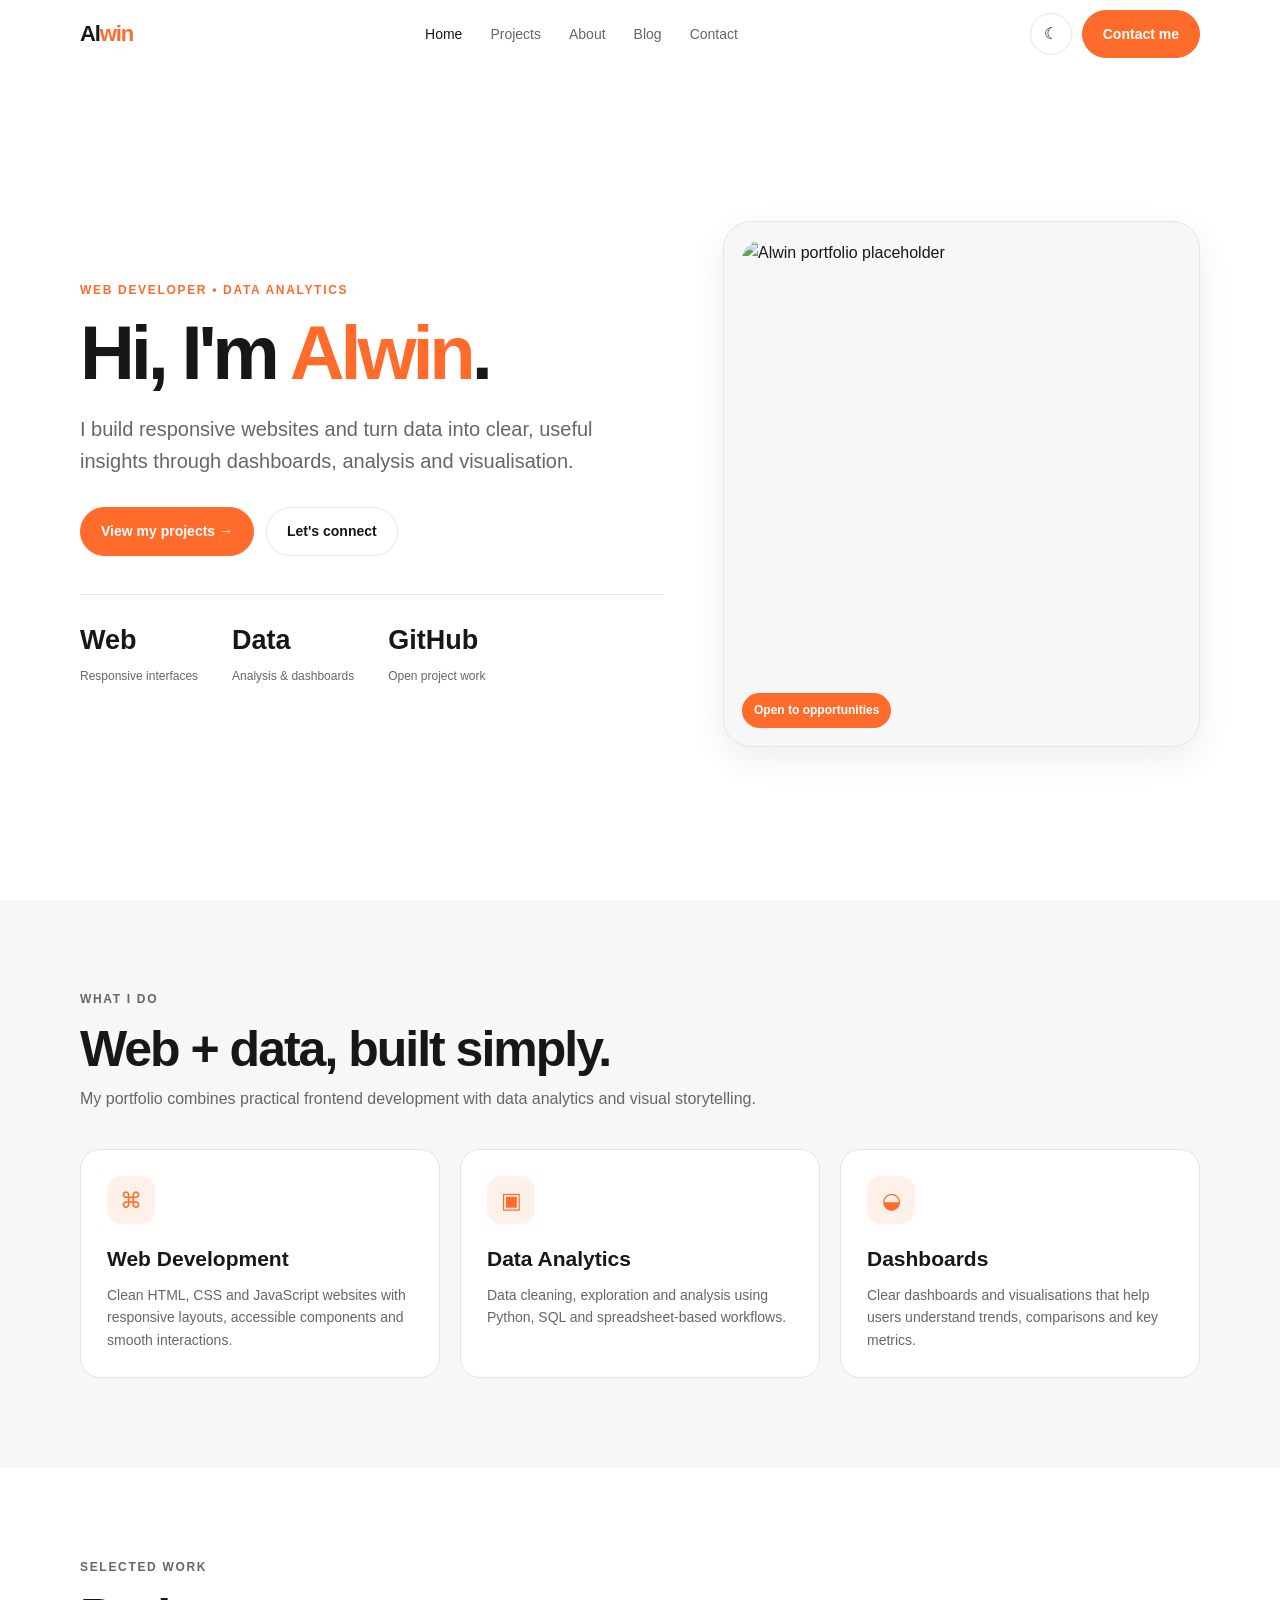
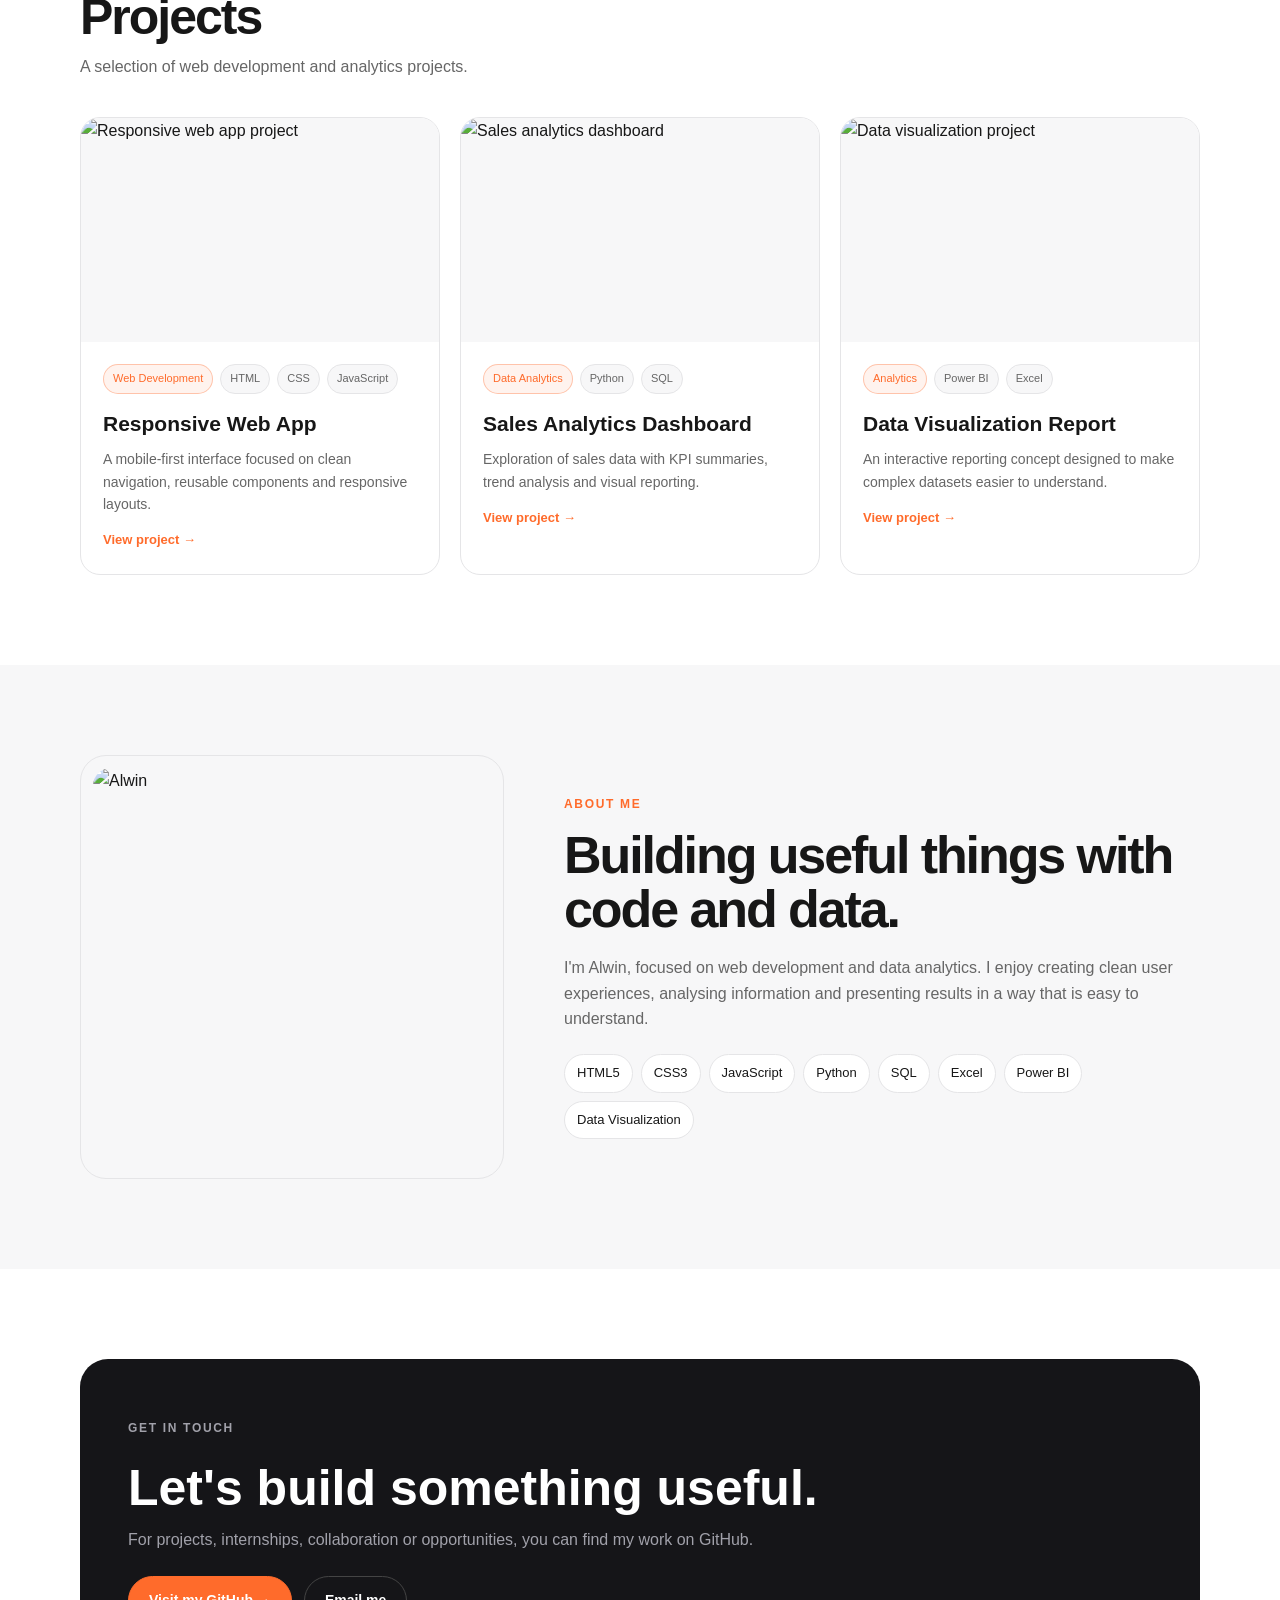
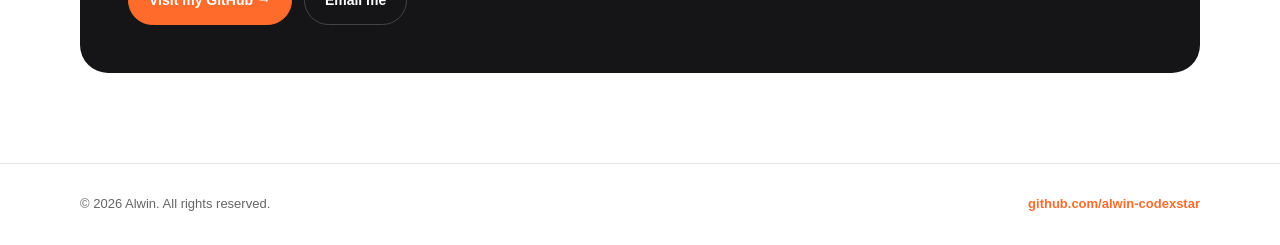
==== index.html @ bc371448 "Fix HTML formatting issues in index.html" ====
<!doctype html><html lang="en"><head><meta charset="utf-8"><meta name="viewport" content="width=device-width,initial-scale=1"><meta name="description" content="Alwin — Web Developer and Data Analytics portfolio"><title>Alwin — Web Developer & Data Analytics</title><link rel="stylesheet" href="style.css"></head><body><div class="progress"></div><a class="skip" href="#main">Skip to content</a><header class="site-header"><div class="container nav"><a class="brand" href="index.html">Al<span>win</span></a><nav><ul class="nav-links"><li><a class="active" href="index.html">Home</a></li><li><a href="projects.html">Projects</a></li><li><a href="index.html#about">About</a></li><li><a href="blog.html">Blog</a></li><li><a href="index.html#contact">Contact</a></li></ul></nav><div class="nav-actions"><button class="icon-btn" data-theme-toggle aria-label="Switch theme">☾</button><a class="btn btn-primary" href="#contact">Contact me</a><button class="menu-btn" data-menu-toggle aria-expanded="false" aria-label="Open menu">☰</button></div></div><div class="mobile-nav"><div class="container"><a href="index.html">Home</a><a href="projects.html">Projects</a><a href="#about">About</a><a href="blog.html">Blog</a><a href="#contact">Contact</a></div></div></header><main id="main"><section class="hero"><div class="container hero-grid"><div><p class="eyebrow reveal">Web Developer • Data Analytics</p><h1 class="reveal">Hi, I'm <span class="accent">Alwin</span>.</h1><p class="lead reveal">I build responsive websites and turn data into clear, useful insights through dashboards, analysis and visualisation.</p><div class="actions reveal"><a class="btn btn-primary" href="projects.html">View my projects →</a><a class="btn btn-secondary" href="#contact">Let's connect</a></div><div class="stats reveal"><div class="stat"><strong>Web</strong><span>Responsive interfaces</span></div><div class="stat"><strong>Data</strong><span>Analysis & dashboards</span></div><div class="stat"><strong>GitHub</strong><span>Open project work</span></div></div></div><div class="hero-card reveal"><img src="https://raw.githubusercontent.com/alwin-codexstar/portfolio-of-alwin/refs/heads/main/Alwin%20portfolio%20placeholder.png" alt="Alwin portfolio placeholder"><span class="badge">Open to opportunities</span></div></div></section><section id="services" class="surface"><div class="container"><div class="section-head"><p class="eyebrow">What I do</p><h2>Web + data, built simply.</h2><p>My portfolio combines practical frontend development with data analytics and visual storytelling.</p></div><div class="grid-3"><article class="card reveal"><div class="icon">⌘</div><h3>Web Development</h3><p>Clean HTML, CSS and JavaScript websites with responsive layouts, accessible components and smooth interactions.</p></article><article class="card reveal"><div class="icon">▣</div><h3>Data Analytics</h3><p>Data cleaning, exploration and analysis using Python, SQL and spreadsheet-based workflows.</p></article><article class="card reveal"><div class="icon">◒</div><h3>Dashboards</h3><p>Clear dashboards and visualisations that help users understand trends, comparisons and key metrics.</p></article></div></div></section><section id="work"><div class="container"><div class="section-head"><p class="eyebrow">Selected work</p><h2>Projects</h2><p>A selection of web development and analytics projects.</p></div><div class="grid-3"><article class="card project reveal"><img src="https://placehold.co/900x560/151518/ffffff?text=Responsive+Web+App" alt="Responsive web app project"><div class="project-body"><div class="tags"><span class="tag accent-tag">Web Development</span><span class="tag">HTML</span><span class="tag">CSS</span><span class="tag">JavaScript</span></div><h3>Responsive Web App</h3><p>A mobile-first interface focused on clean navigation, reusable components and responsive layouts.</p><a class="more" href="projects.html">View project →</a></div></article><article class="card project reveal"><img src="https://placehold.co/900x560/eeeeee/222222?text=Sales+Dashboard" alt="Sales analytics dashboard"><div class="project-body"><div class="tags"><span class="tag accent-tag">Data Analytics</span><span class="tag">Python</span><span class="tag">SQL</span></div><h3>Sales Analytics Dashboard</h3><p>Exploration of sales data with KPI summaries, trend analysis and visual reporting.</p><a class="more" href="projects.html">View project →</a></div></article><article class="card project reveal"><img src="https://placehold.co/900x560/151518/ffffff?text=Data+Visualization" alt="Data visualization project"><div class="project-body"><div class="tags"><span class="tag accent-tag">Analytics</span><span class="tag">Power BI</span><span class="tag">Excel</span></div><h3>Data Visualization Report</h3><p>An interactive reporting concept designed to make complex datasets easier to understand.</p><a class="more" href="projects.html">View project →</a></div></article></div></div></section><section id="about" class="surface"><div class="container about-grid"><div class="about-image reveal"><img src="https://placehold.co/700x700/eeeeee/333333?text=Alwin" alt="Alwin"></div><div><p class="eyebrow reveal">About me</p><h2 class="reveal" style="font-size:clamp(34px,5vw,52px);line-height:1.05;letter-spacing:-.04em">Building useful things with code and data.</h2><p class="reveal" style="color:var(--muted);margin-top:18px">I'm Alwin, focused on web development and data analytics. I enjoy creating clean user experiences, analysing information and presenting results in a way that is easy to understand.</p><div class="skills reveal"><span class="skill">HTML5</span><span class="skill">CSS3</span><span class="skill">JavaScript</span><span class="skill">Python</span><span class="skill">SQL</span><span class="skill">Excel</span><span class="skill">Power BI</span><span class="skill">Data Visualization</span></div></div></div></section><section id="contact"><div class="container"><div class="cta reveal"><p class="eyebrow">Get in touch</p><h2 style="font-size:clamp(32px,5vw,50px);line-height:1.05">Let's build something useful.</h2><p>For projects, internships, collaboration or opportunities, you can find my work on GitHub.</p><div class="actions"><a class="btn btn-primary" href="https://github.com/alwin-codexstar" target="_blank" rel="noopener">Visit my GitHub →</a><a class="btn btn-secondary" href="mailto:hello@example.com">Email me</a></div></div></div></section></main><footer class="footer"><div class="container footer-row"><span>© <span data-year></span> Alwin. All rights reserved.</span><a class="github" href="https://github.com/alwin-codexstar" target="_blank" rel="noopener">github.com/alwin-codexstar</a></div></footer><script src="script.js"></script></body></html>
---- style.css ----
:root{--bg:#fff;--surface:#f7f7f8;--surface2:#fff;--text:#171717;--muted:#666;--border:#e5e5e7;--accent:#ff6b2b;--accent2:#e85a1d;--header:rgba(255,255,255,.88);--shadow:0 12px 35px rgba(0,0,0,.07)}
[data-theme="dark"]{--bg:#0b0b0d;--surface:#141416;--surface2:#18181b;--text:#f5f5f5;--muted:#a1a1aa;--border:#29292d;--accent:#ff7a3d;--accent2:#ff925f;--header:rgba(11,11,13,.88);--shadow:0 12px 35px rgba(0,0,0,.3)}
*{box-sizing:border-box;margin:0;padding:0}html{scroll-behavior:smooth;scroll-padding-top:80px}body{font-family:Arial,Helvetica,sans-serif;background:var(--bg);color:var(--text);line-height:1.6;transition:background .25s,color .25s;overflow-x:hidden}a{color:inherit;text-decoration:none}img{max-width:100%;display:block}button,input,textarea{font:inherit}button{cursor:pointer}.container{width:min(1120px,calc(100% - 32px));margin:auto}.skip{position:absolute;left:-9999px}.skip:focus{left:16px;top:16px;z-index:999;background:var(--bg);padding:10px 14px;border-radius:8px}.site-header{position:fixed;top:0;left:0;right:0;z-index:100;background:var(--header);backdrop-filter:blur(14px);border-bottom:1px solid transparent}.site-header.scrolled{border-color:var(--border);box-shadow:0 5px 20px rgba(0,0,0,.04)}.nav{height:68px;display:flex;align-items:center;justify-content:space-between;gap:20px}.brand{font-size:22px;font-weight:800;letter-spacing:-.05em}.brand span,.accent{color:var(--accent)}.nav-links{display:flex;gap:28px;align-items:center;list-style:none;font-size:14px;color:var(--muted)}.nav-links a:hover,.nav-links a.active{color:var(--text)}.nav-actions{display:flex;align-items:center;gap:10px}.icon-btn,.menu-btn{width:42px;height:42px;border:1px solid var(--border);background:var(--surface2);color:var(--text);border-radius:50%;display:grid;place-items:center}.icon-btn:hover,.menu-btn:hover{border-color:var(--accent);color:var(--accent)}.menu-btn{display:none}.theme-icon{font-size:18px}.btn{display:inline-flex;align-items:center;justify-content:center;gap:8px;padding:12px 20px;border-radius:999px;border:1px solid var(--border);font-weight:700;font-size:14px;transition:.2s}.btn-primary{background:var(--accent);color:#fff;border-color:var(--accent)}.btn-primary:hover{background:var(--accent2);transform:translateY(-1px)}.btn-secondary:hover{border-color:var(--accent);color:var(--accent)}.mobile-nav{display:none;border-top:1px solid var(--border);background:var(--bg);padding:14px 16px}.mobile-nav.open{display:block}.mobile-nav a{display:block;padding:12px 4px;color:var(--muted)}.mobile-nav a:hover{color:var(--accent)}main{padding-top:68px}.hero{min-height:calc(100vh - 68px);display:grid;place-items:center;padding:72px 0;position:relative}.hero-grid{display:grid;grid-template-columns:1.1fr .9fr;gap:60px;align-items:center}.eyebrow{text-transform:uppercase;letter-spacing:.14em;font-size:12px;font-weight:800;color:var(--accent);margin-bottom:14px}.hero h1{font-size:clamp(42px,7vw,76px);line-height:1.02;letter-spacing:-.055em;margin-bottom:22px}.hero p.lead{font-size:clamp(17px,2vw,20px);color:var(--muted);max-width:650px;margin-bottom:30px}.actions{display:flex;flex-wrap:wrap;gap:12px}.stats{display:flex;gap:34px;flex-wrap:wrap;margin-top:38px;padding-top:24px;border-top:1px solid var(--border)}.stat strong{display:block;font-size:27px}.stat span{font-size:12px;color:var(--muted)}.hero-card{background:var(--surface);border:1px solid var(--border);border-radius:28px;padding:18px;box-shadow:var(--shadow)}.hero-card img{width:100%;aspect-ratio:1/1;object-fit:cover;border-radius:20px}.hero-card .badge{margin-top:14px;display:inline-flex;padding:8px 12px;border-radius:999px;background:var(--accent);color:#fff;font-size:12px;font-weight:700}section{padding:90px 0}.section-head{margin-bottom:38px}.section-head h2{font-size:clamp(32px,5vw,50px);line-height:1.05;letter-spacing:-.04em;margin-bottom:10px}.section-head p{color:var(--muted);max-width:680px}.surface{background:var(--surface)}.grid-3{display:grid;grid-template-columns:repeat(3,1fr);gap:20px}.grid-2{display:grid;grid-template-columns:repeat(2,1fr);gap:20px}.card{background:var(--surface2);border:1px solid var(--border);border-radius:20px;padding:26px;transition:.25s}.card:hover{transform:translateY(-4px);border-color:var(--accent);box-shadow:var(--shadow)}.icon{width:48px;height:48px;border-radius:14px;display:grid;place-items:center;background:rgba(255,107,43,.1);color:var(--accent);font-size:22px;margin-bottom:18px}.card h3{font-size:21px;margin-bottom:8px}.card p{color:var(--muted);font-size:14px}.project{overflow:hidden;padding:0}.project img{width:100%;aspect-ratio:16/10;object-fit:cover;background:var(--surface)}.project-body{padding:22px}.tags{display:flex;flex-wrap:wrap;gap:7px;margin-bottom:13px}.tag{font-size:11px;padding:5px 9px;border-radius:999px;background:var(--surface);border:1px solid var(--border);color:var(--muted)}.tag.accent-tag{color:var(--accent);border-color:rgba(255,107,43,.35);background:rgba(255,107,43,.08)}.project h3{margin-bottom:8px}.project a.more{display:inline-block;margin-top:15px;color:var(--accent);font-size:13px;font-weight:700}.about-grid{display:grid;grid-template-columns:.8fr 1.2fr;gap:60px;align-items:center}.about-image{border-radius:26px;border:1px solid var(--border);background:var(--surface);padding:12px}.about-image img{border-radius:18px;aspect-ratio:1;object-fit:cover}.skills{display:flex;flex-wrap:wrap;gap:8px;margin-top:22px}.skill{padding:8px 12px;border:1px solid var(--border);border-radius:999px;font-size:13px;background:var(--surface2)}.cta{background:#151518;color:#fff;border-radius:28px;padding:48px}.cta p{color:#a1a1aa;max-width:650px;margin:12px 0 24px}.cta .btn-secondary{border-color:#444;color:#fff}.form{display:grid;gap:14px}.field{display:grid;gap:7px}.field label{font-size:12px;color:var(--muted);font-weight:700}.field input,.field textarea{width:100%;padding:13px 14px;border:1px solid var(--border);border-radius:12px;background:var(--surface2);color:var(--text);outline:none}.field input:focus,.field textarea:focus{border-color:var(--accent)}.footer{border-top:1px solid var(--border);padding:30px 0;color:var(--muted);font-size:13px}.footer-row{display:flex;justify-content:space-between;gap:20px;flex-wrap:wrap}.github{color:var(--accent);font-weight:700}.page-hero{padding:85px 0 55px}.page-hero h1{font-size:clamp(40px,6vw,64px);letter-spacing:-.05em;line-height:1.05}.page-hero p{color:var(--muted);max-width:680px;margin-top:12px}.filters{display:flex;flex-wrap:wrap;gap:8px;margin-top:25px}.filter{border:1px solid var(--border);background:var(--surface2);color:var(--muted);padding:9px 14px;border-radius:999px}.filter.active,.filter:hover{background:var(--accent);border-color:var(--accent);color:#fff}.article{max-width:800px;margin:auto}.article-meta{color:var(--muted);font-size:13px;margin:14px 0 30px}.article h2{font-size:28px;margin:38px 0 12px}.article p,.article li{color:var(--muted);margin-bottom:16px}.article ul{padding-left:20px}.code{background:#111;color:#eee;padding:20px;border-radius:14px;overflow:auto;margin:20px 0}.progress{position:fixed;top:0;left:0;height:3px;background:var(--accent);z-index:999;width:0}.reveal{opacity:0;transform:translateY(18px);transition:.55s}.reveal.visible{opacity:1;transform:none}.notice{padding:14px 16px;background:rgba(255,107,43,.08);border:1px solid rgba(255,107,43,.25);border-radius:12px;color:var(--muted);margin-bottom:22px}
@media(max-width:900px){.nav-links{display:none}.menu-btn{display:grid}.hero-grid,.about-grid{grid-template-columns:1fr;gap:38px}.hero{padding:58px 0}.hero-card{max-width:520px;margin:auto}.grid-3{grid-template-columns:repeat(2,1fr)}.cta{padding:34px}}
@media(max-width:620px){.container{width:min(100% - 24px,1120px)}.nav{height:62px}.site-header{background:var(--bg)}main{padding-top:62px}.hero{min-height:auto;padding:62px 0 72px}.hero h1{font-size:clamp(40px,14vw,58px)}.hero p.lead{font-size:16px}.actions .btn{width:100%}.stats{gap:22px}.grid-3,.grid-2{grid-template-columns:1fr}section{padding:68px 0}.section-head{margin-bottom:28px}.card{padding:22px}.page-hero{padding:62px 0 40px}.page-hero h1{font-size:42px}.cta{padding:28px 22px;border-radius:20px}.footer-row{flex-direction:column}.nav-actions{gap:7px}.nav-actions .btn{display:none}.icon-btn,.menu-btn{width:40px;height:40px}.article h2{font-size:24px}.project img{aspect-ratio:16/10}}
@media(prefers-reduced-motion:reduce){html{scroll-behavior:auto}*,*::before,*::after{transition:none!important;animation:none!important}.reveal{opacity:1;transform:none}}
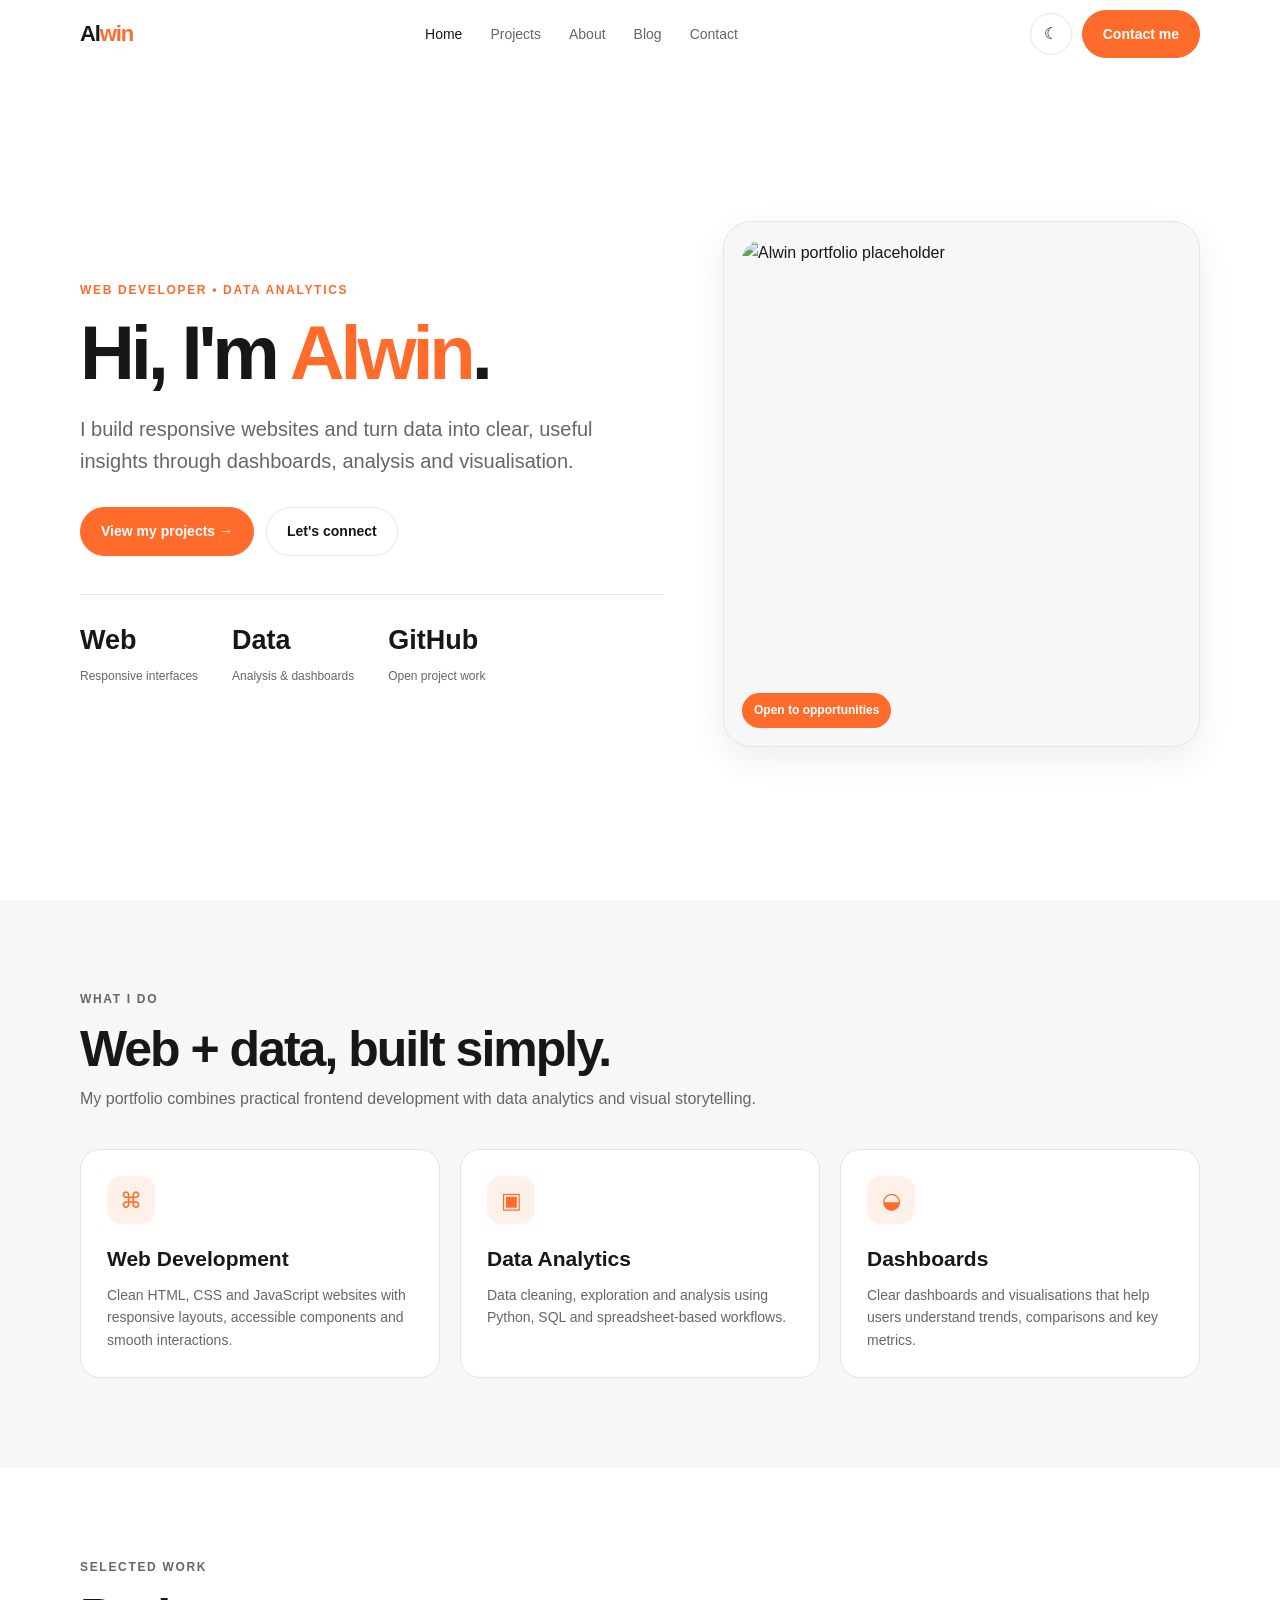
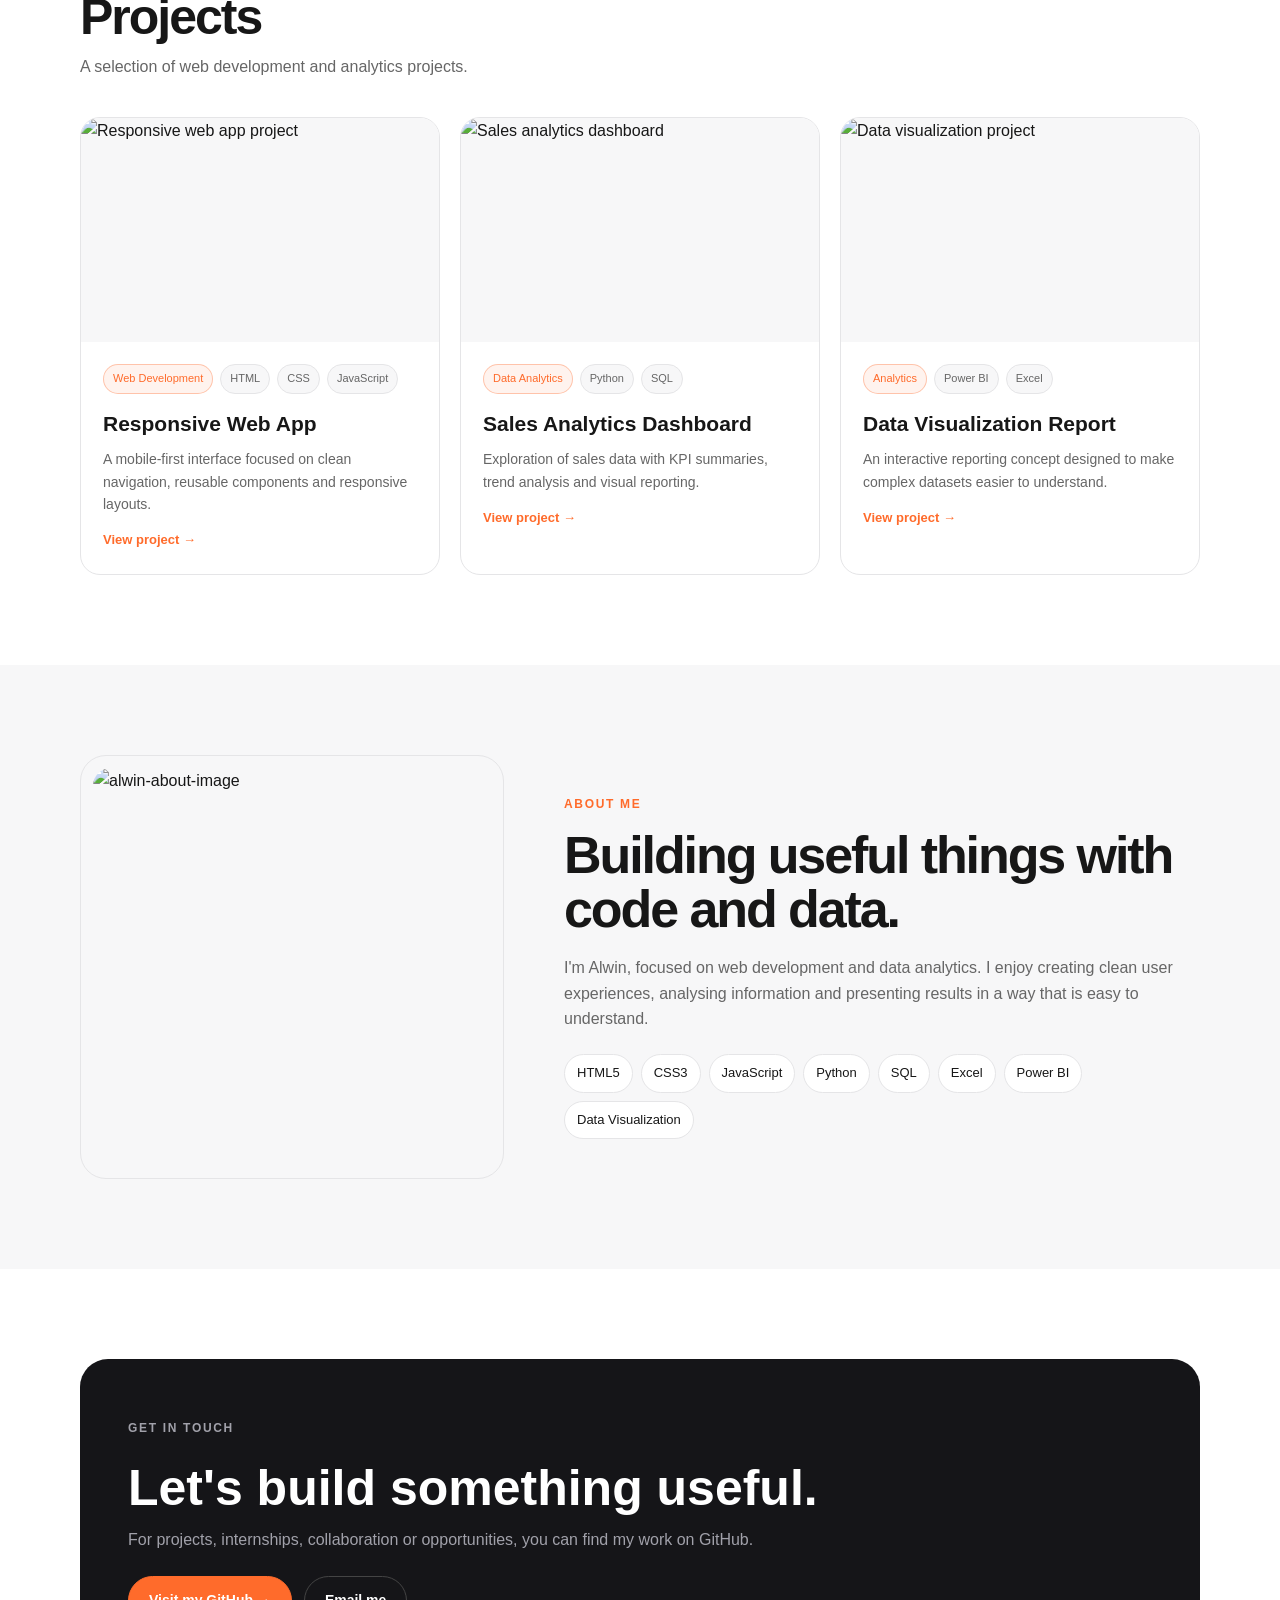
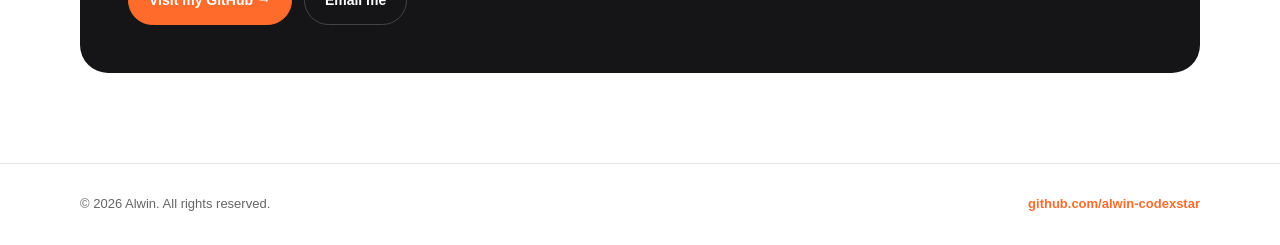
==== commit 1dfb9219: "Fix HTML encoding issues in index.html" ====
--- a/index.html
+++ b/index.html
@@ -1 +1 @@
-<!doctype html><html lang="en"><head><meta charset="utf-8"><meta name="viewport" content="width=device-width,initial-scale=1"><meta name="description" content="Alwin — Web Developer and Data Analytics portfolio"><title>Alwin — Web Developer & Data Analytics</title><link rel="stylesheet" href="style.css"></head><body><div class="progress"></div><a class="skip" href="#main">Skip to content</a><header class="site-header"><div class="container nav"><a class="brand" href="index.html">Al<span>win</span></a><nav><ul class="nav-links"><li><a class="active" href="index.html">Home</a></li><li><a href="projects.html">Projects</a></li><li><a href="index.html#about">About</a></li><li><a href="blog.html">Blog</a></li><li><a href="index.html#contact">Contact</a></li></ul></nav><div class="nav-actions"><button class="icon-btn" data-theme-toggle aria-label="Switch theme">☾</button><a class="btn btn-primary" href="#contact">Contact me</a><button class="menu-btn" data-menu-toggle aria-expanded="false" aria-label="Open menu">☰</button></div></div><div class="mobile-nav"><div class="container"><a href="index.html">Home</a><a href="projects.html">Projects</a><a href="#about">About</a><a href="blog.html">Blog</a><a href="#contact">Contact</a></div></div></header><main id="main"><section class="hero"><div class="container hero-grid"><div><p class="eyebrow reveal">Web Developer • Data Analytics</p><h1 class="reveal">Hi, I'm <span class="accent">Alwin</span>.</h1><p class="lead reveal">I build responsive websites and turn data into clear, useful insights through dashboards, analysis and visualisation.</p><div class="actions reveal"><a class="btn btn-primary" href="projects.html">View my projects →</a><a class="btn btn-secondary" href="#contact">Let's connect</a></div><div class="stats reveal"><div class="stat"><strong>Web</strong><span>Responsive interfaces</span></div><div class="stat"><strong>Data</strong><span>Analysis & dashboards</span></div><div class="stat"><strong>GitHub</strong><span>Open project work</span></div></div></div><div class="hero-card reveal"><img src="https://raw.githubusercontent.com/alwin-codexstar/portfolio-of-alwin/refs/heads/main/Alwin%20portfolio%20placeholder.png" alt="Alwin portfolio placeholder"><span class="badge">Open to opportunities</span></div></div></section><section id="services" class="surface"><div class="container"><div class="section-head"><p class="eyebrow">What I do</p><h2>Web + data, built simply.</h2><p>My portfolio combines practical frontend development with data analytics and visual storytelling.</p></div><div class="grid-3"><article class="card reveal"><div class="icon">⌘</div><h3>Web Development</h3><p>Clean HTML, CSS and JavaScript websites with responsive layouts, accessible components and smooth interactions.</p></article><article class="card reveal"><div class="icon">▣</div><h3>Data Analytics</h3><p>Data cleaning, exploration and analysis using Python, SQL and spreadsheet-based workflows.</p></article><article class="card reveal"><div class="icon">◒</div><h3>Dashboards</h3><p>Clear dashboards and visualisations that help users understand trends, comparisons and key metrics.</p></article></div></div></section><section id="work"><div class="container"><div class="section-head"><p class="eyebrow">Selected work</p><h2>Projects</h2><p>A selection of web development and analytics projects.</p></div><div class="grid-3"><article class="card project reveal"><img src="https://placehold.co/900x560/151518/ffffff?text=Responsive+Web+App" alt="Responsive web app project"><div class="project-body"><div class="tags"><span class="tag accent-tag">Web Development</span><span class="tag">HTML</span><span class="tag">CSS</span><span class="tag">JavaScript</span></div><h3>Responsive Web App</h3><p>A mobile-first interface focused on clean navigation, reusable components and responsive layouts.</p><a class="more" href="projects.html">View project →</a></div></article><article class="card project reveal"><img src="https://placehold.co/900x560/eeeeee/222222?text=Sales+Dashboard" alt="Sales analytics dashboard"><div class="project-body"><div class="tags"><span class="tag accent-tag">Data Analytics</span><span class="tag">Python</span><span class="tag">SQL</span></div><h3>Sales Analytics Dashboard</h3><p>Exploration of sales data with KPI summaries, trend analysis and visual reporting.</p><a class="more" href="projects.html">View project →</a></div></article><article class="card project reveal"><img src="https://placehold.co/900x560/151518/ffffff?text=Data+Visualization" alt="Data visualization project"><div class="project-body"><div class="tags"><span class="tag accent-tag">Analytics</span><span class="tag">Power BI</span><span class="tag">Excel</span></div><h3>Data Visualization Report</h3><p>An interactive reporting concept designed to make complex datasets easier to understand.</p><a class="more" href="projects.html">View project →</a></div></article></div></div></section><section id="about" class="surface"><div class="container about-grid"><div class="about-image reveal"><img src="https://placehold.co/700x700/eeeeee/333333?text=Alwin" alt="Alwin"></div><div><p class="eyebrow reveal">About me</p><h2 class="reveal" style="font-size:clamp(34px,5vw,52px);line-height:1.05;letter-spacing:-.04em">Building useful things with code and data.</h2><p class="reveal" style="color:var(--muted);margin-top:18px">I'm Alwin, focused on web development and data analytics. I enjoy creating clean user experiences, analysing information and presenting results in a way that is easy to understand.</p><div class="skills reveal"><span class="skill">HTML5</span><span class="skill">CSS3</span><span class="skill">JavaScript</span><span class="skill">Python</span><span class="skill">SQL</span><span class="skill">Excel</span><span class="skill">Power BI</span><span class="skill">Data Visualization</span></div></div></div></section><section id="contact"><div class="container"><div class="cta reveal"><p class="eyebrow">Get in touch</p><h2 style="font-size:clamp(32px,5vw,50px);line-height:1.05">Let's build something useful.</h2><p>For projects, internships, collaboration or opportunities, you can find my work on GitHub.</p><div class="actions"><a class="btn btn-primary" href="https://github.com/alwin-codexstar" target="_blank" rel="noopener">Visit my GitHub →</a><a class="btn btn-secondary" href="mailto:hello@example.com">Email me</a></div></div></div></section></main><footer class="footer"><div class="container footer-row"><span>© <span data-year></span> Alwin. All rights reserved.</span><a class="github" href="https://github.com/alwin-codexstar" target="_blank" rel="noopener">github.com/alwin-codexstar</a></div></footer><script src="script.js"></script></body></html>
+<!doctype html><html lang="en"><head><meta charset="utf-8"><meta name="viewport" content="width=device-width,initial-scale=1"><meta name="description" content="Alwin — Web Developer and Data Analytics portfolio"><title>Alwin — Web Developer & Data Analytics</title><link rel="stylesheet" href="style.css"></head><body><div class="progress"></div><a class="skip" href="#main">Skip to content</a><header class="site-header"><div class="container nav"><a class="brand" href="index.html">Al<span>win</span></a><nav><ul class="nav-links"><li><a class="active" href="index.html">Home</a></li><li><a href="projects.html">Projects</a></li><li><a href="index.html#about">About</a></li><li><a href="blog.html">Blog</a></li><li><a href="index.html#contact">Contact</a></li></ul></nav><div class="nav-actions"><button class="icon-btn" data-theme-toggle aria-label="Switch theme">☾</button><a class="btn btn-primary" href="#contact">Contact me</a><button class="menu-btn" data-menu-toggle aria-expanded="false" aria-label="Open menu">☰</button></div></div><div class="mobile-nav"><div class="container"><a href="index.html">Home</a><a href="projects.html">Projects</a><a href="#about">About</a><a href="blog.html">Blog</a><a href="#contact">Contact</a></div></div></header><main id="main"><section class="hero"><div class="container hero-grid"><div><p class="eyebrow reveal">Web Developer • Data Analytics</p><h1 class="reveal">Hi, I'm <span class="accent">Alwin</span>.</h1><p class="lead reveal">I build responsive websites and turn data into clear, useful insights through dashboards, analysis and visualisation.</p><div class="actions reveal"><a class="btn btn-primary" href="projects.html">View my projects →</a><a class="btn btn-secondary" href="#contact">Let's connect</a></div><div class="stats reveal"><div class="stat"><strong>Web</strong><span>Responsive interfaces</span></div><div class="stat"><strong>Data</strong><span>Analysis & dashboards</span></div><div class="stat"><strong>GitHub</strong><span>Open project work</span></div></div></div><div class="hero-card reveal"><img src="https://raw.githubusercontent.com/alwin-codexstar/portfolio-of-alwin/refs/heads/main/Alwin%20portfolio%20placeholder.png" alt="Alwin portfolio placeholder"><span class="badge">Open to opportunities</span></div></div></section><section id="services" class="surface"><div class="container"><div class="section-head"><p class="eyebrow">What I do</p><h2>Web + data, built simply.</h2><p>My portfolio combines practical frontend development with data analytics and visual storytelling.</p></div><div class="grid-3"><article class="card reveal"><div class="icon">⌘</div><h3>Web Development</h3><p>Clean HTML, CSS and JavaScript websites with responsive layouts, accessible components and smooth interactions.</p></article><article class="card reveal"><div class="icon">▣</div><h3>Data Analytics</h3><p>Data cleaning, exploration and analysis using Python, SQL and spreadsheet-based workflows.</p></article><article class="card reveal"><div class="icon">◒</div><h3>Dashboards</h3><p>Clear dashboards and visualisations that help users understand trends, comparisons and key metrics.</p></article></div></div></section><section id="work"><div class="container"><div class="section-head"><p class="eyebrow">Selected work</p><h2>Projects</h2><p>A selection of web development and analytics projects.</p></div><div class="grid-3"><article class="card project reveal"><img src="https://placehold.co/900x560/151518/ffffff?text=Responsive+Web+App" alt="Responsive web app project"><div class="project-body"><div class="tags"><span class="tag accent-tag">Web Development</span><span class="tag">HTML</span><span class="tag">CSS</span><span class="tag">JavaScript</span></div><h3>Responsive Web App</h3><p>A mobile-first interface focused on clean navigation, reusable components and responsive layouts.</p><a class="more" href="projects.html">View project →</a></div></article><article class="card project reveal"><img src="https://placehold.co/900x560/eeeeee/222222?text=Sales+Dashboard" alt="Sales analytics dashboard"><div class="project-body"><div class="tags"><span class="tag accent-tag">Data Analytics</span><span class="tag">Python</span><span class="tag">SQL</span></div><h3>Sales Analytics Dashboard</h3><p>Exploration of sales data with KPI summaries, trend analysis and visual reporting.</p><a class="more" href="projects.html">View project →</a></div></article><article class="card project reveal"><img src="https://placehold.co/900x560/151518/ffffff?text=Data+Visualization" alt="Data visualization project"><div class="project-body"><div class="tags"><span class="tag accent-tag">Analytics</span><span class="tag">Power BI</span><span class="tag">Excel</span></div><h3>Data Visualization Report</h3><p>An interactive reporting concept designed to make complex datasets easier to understand.</p><a class="more" href="projects.html">View project →</a></div></article></div></div></section><section id="about" class="surface"><div class="container about-grid"><div class="about-image reveal"><img src="https://raw.githubusercontent.com/alwin-codexstar/portfolio-of-alwin/refs/heads/main/alwin-about-image.png" alt="alwin-about-image"></div><div><p class="eyebrow reveal">About me</p><h2 class="reveal" style="font-size:clamp(34px,5vw,52px);line-height:1.05;letter-spacing:-.04em">Building useful things with code and data.</h2><p class="reveal" style="color:var(--muted);margin-top:18px">I'm Alwin, focused on web development and data analytics. I enjoy creating clean user experiences, analysing information and presenting results in a way that is easy to understand.</p><div class="skills reveal"><span class="skill">HTML5</span><span class="skill">CSS3</span><span class="skill">JavaScript</span><span class="skill">Python</span><span class="skill">SQL</span><span class="skill">Excel</span><span class="skill">Power BI</span><span class="skill">Data Visualization</span></div></div></div></section><section id="contact"><div class="container"><div class="cta reveal"><p class="eyebrow">Get in touch</p><h2 style="font-size:clamp(32px,5vw,50px);line-height:1.05">Let's build something useful.</h2><p>For projects, internships, collaboration or opportunities, you can find my work on GitHub.</p><div class="actions"><a class="btn btn-primary" href="https://github.com/alwin-codexstar" target="_blank" rel="noopener">Visit my GitHub →</a><a class="btn btn-secondary" href="mailto:hello@example.com">Email me</a></div></div></div></section></main><footer class="footer"><div class="container footer-row"><span>© <span data-year></span> Alwin. All rights reserved.</span><a class="github" href="https://github.com/alwin-codexstar" target="_blank" rel="noopener">github.com/alwin-codexstar</a></div></footer><script src="script.js"></script></body></html>
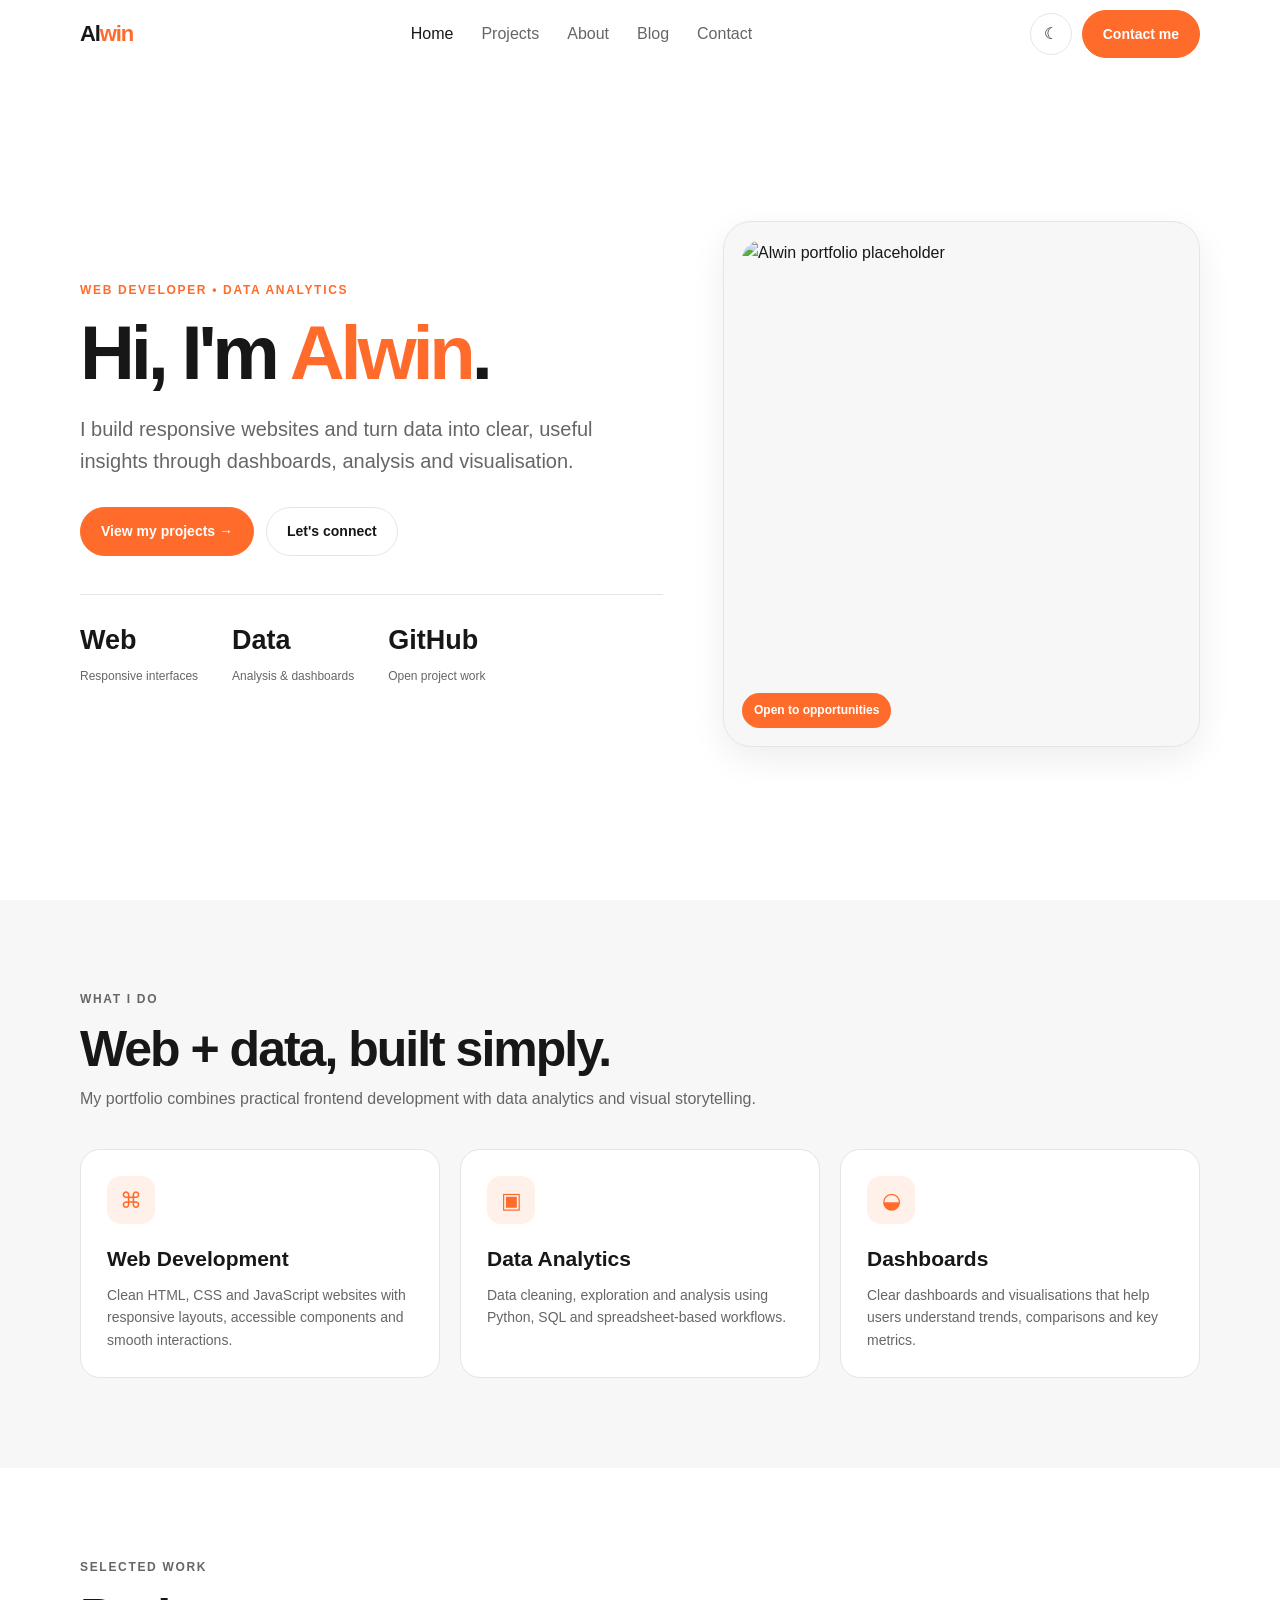
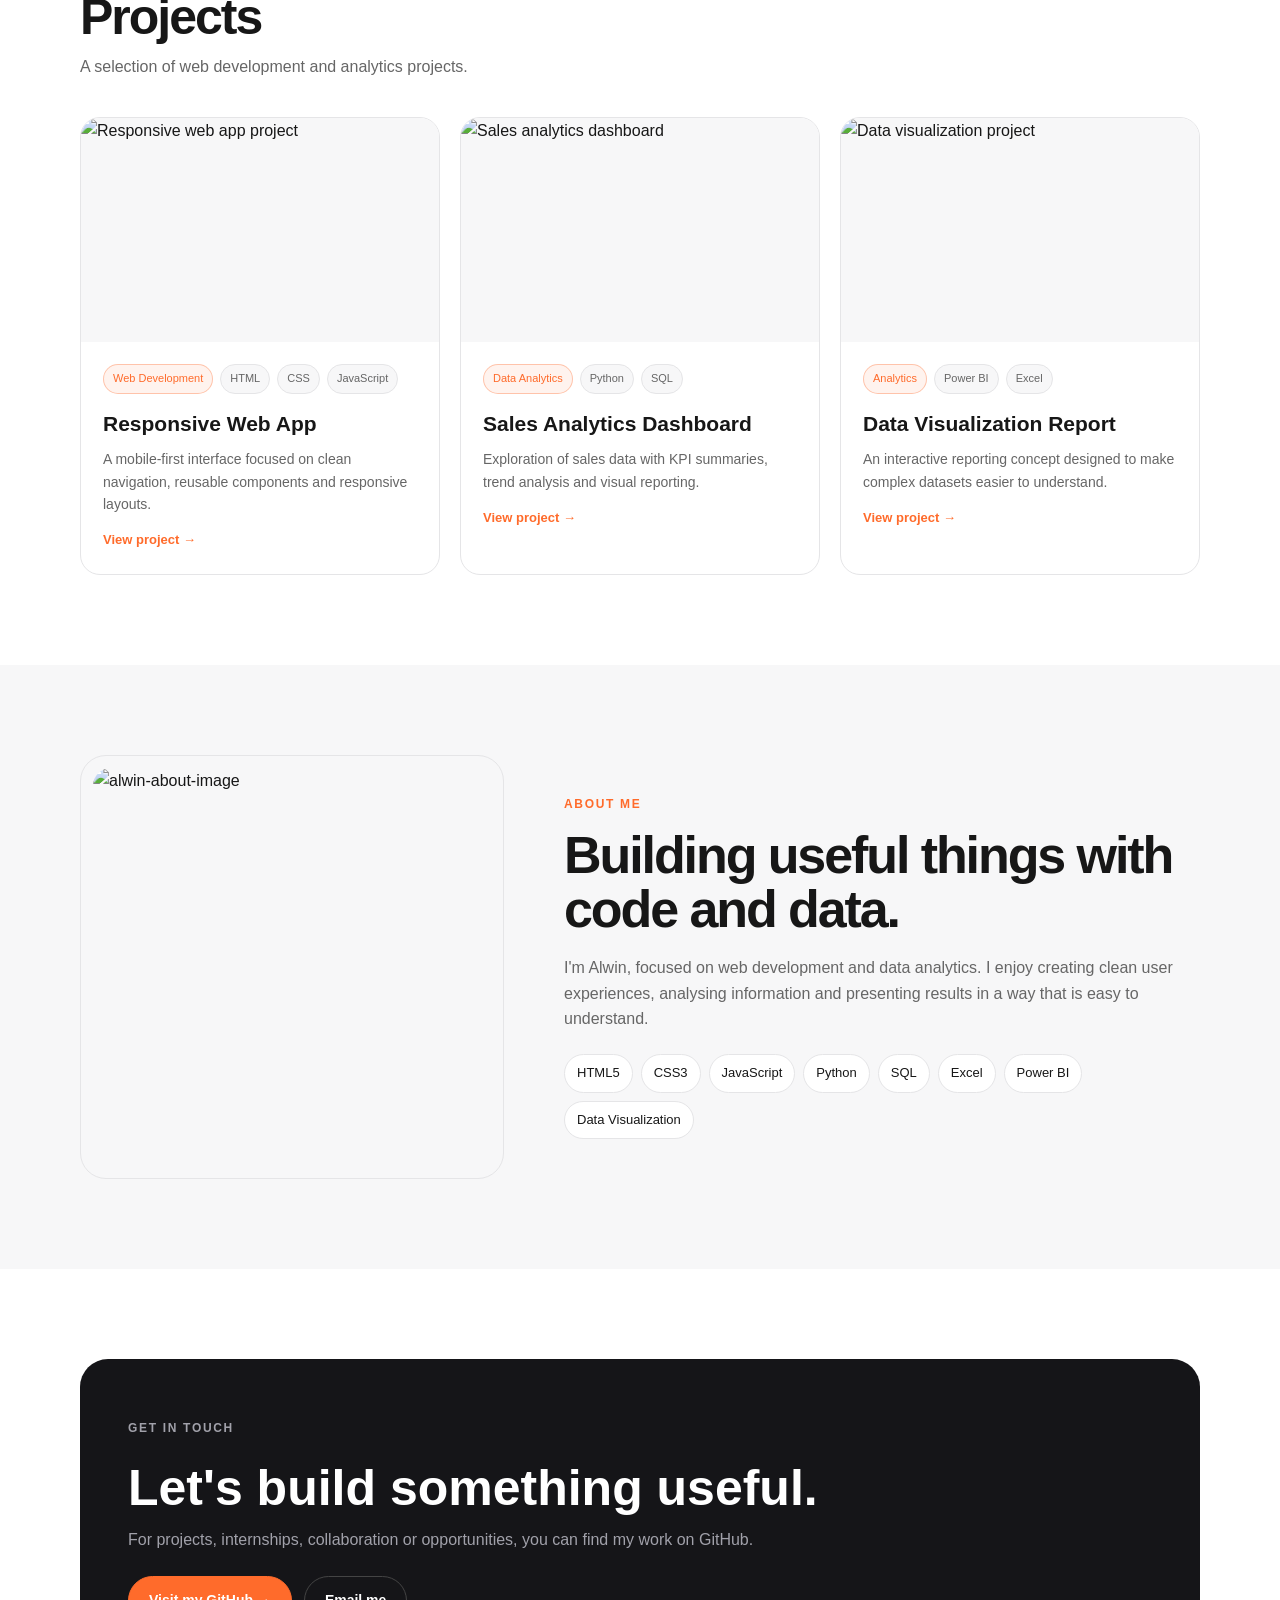
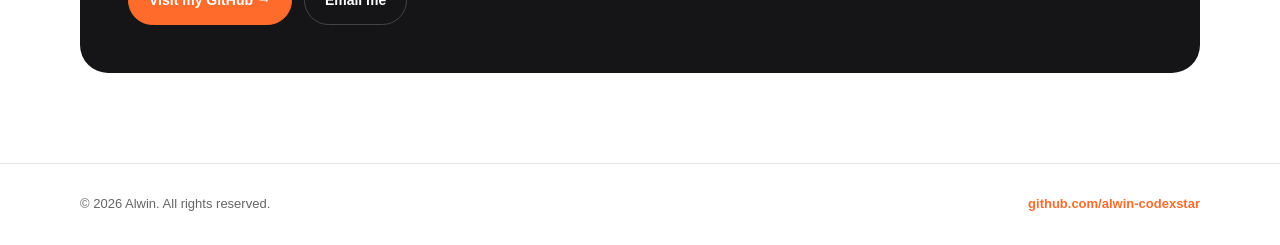
==== commit c32ec050: "Format index.html with proper indentation" ====
--- a/index.html
+++ b/index.html
@@ -1 +1,170 @@
-<!doctype html><html lang="en"><head><meta charset="utf-8"><meta name="viewport" content="width=device-width,initial-scale=1"><meta name="description" content="Alwin — Web Developer and Data Analytics portfolio"><title>Alwin — Web Developer & Data Analytics</title><link rel="stylesheet" href="style.css"></head><body><div class="progress"></div><a class="skip" href="#main">Skip to content</a><header class="site-header"><div class="container nav"><a class="brand" href="index.html">Al<span>win</span></a><nav><ul class="nav-links"><li><a class="active" href="index.html">Home</a></li><li><a href="projects.html">Projects</a></li><li><a href="index.html#about">About</a></li><li><a href="blog.html">Blog</a></li><li><a href="index.html#contact">Contact</a></li></ul></nav><div class="nav-actions"><button class="icon-btn" data-theme-toggle aria-label="Switch theme">☾</button><a class="btn btn-primary" href="#contact">Contact me</a><button class="menu-btn" data-menu-toggle aria-expanded="false" aria-label="Open menu">☰</button></div></div><div class="mobile-nav"><div class="container"><a href="index.html">Home</a><a href="projects.html">Projects</a><a href="#about">About</a><a href="blog.html">Blog</a><a href="#contact">Contact</a></div></div></header><main id="main"><section class="hero"><div class="container hero-grid"><div><p class="eyebrow reveal">Web Developer • Data Analytics</p><h1 class="reveal">Hi, I'm <span class="accent">Alwin</span>.</h1><p class="lead reveal">I build responsive websites and turn data into clear, useful insights through dashboards, analysis and visualisation.</p><div class="actions reveal"><a class="btn btn-primary" href="projects.html">View my projects →</a><a class="btn btn-secondary" href="#contact">Let's connect</a></div><div class="stats reveal"><div class="stat"><strong>Web</strong><span>Responsive interfaces</span></div><div class="stat"><strong>Data</strong><span>Analysis & dashboards</span></div><div class="stat"><strong>GitHub</strong><span>Open project work</span></div></div></div><div class="hero-card reveal"><img src="https://raw.githubusercontent.com/alwin-codexstar/portfolio-of-alwin/refs/heads/main/Alwin%20portfolio%20placeholder.png" alt="Alwin portfolio placeholder"><span class="badge">Open to opportunities</span></div></div></section><section id="services" class="surface"><div class="container"><div class="section-head"><p class="eyebrow">What I do</p><h2>Web + data, built simply.</h2><p>My portfolio combines practical frontend development with data analytics and visual storytelling.</p></div><div class="grid-3"><article class="card reveal"><div class="icon">⌘</div><h3>Web Development</h3><p>Clean HTML, CSS and JavaScript websites with responsive layouts, accessible components and smooth interactions.</p></article><article class="card reveal"><div class="icon">▣</div><h3>Data Analytics</h3><p>Data cleaning, exploration and analysis using Python, SQL and spreadsheet-based workflows.</p></article><article class="card reveal"><div class="icon">◒</div><h3>Dashboards</h3><p>Clear dashboards and visualisations that help users understand trends, comparisons and key metrics.</p></article></div></div></section><section id="work"><div class="container"><div class="section-head"><p class="eyebrow">Selected work</p><h2>Projects</h2><p>A selection of web development and analytics projects.</p></div><div class="grid-3"><article class="card project reveal"><img src="https://placehold.co/900x560/151518/ffffff?text=Responsive+Web+App" alt="Responsive web app project"><div class="project-body"><div class="tags"><span class="tag accent-tag">Web Development</span><span class="tag">HTML</span><span class="tag">CSS</span><span class="tag">JavaScript</span></div><h3>Responsive Web App</h3><p>A mobile-first interface focused on clean navigation, reusable components and responsive layouts.</p><a class="more" href="projects.html">View project →</a></div></article><article class="card project reveal"><img src="https://placehold.co/900x560/eeeeee/222222?text=Sales+Dashboard" alt="Sales analytics dashboard"><div class="project-body"><div class="tags"><span class="tag accent-tag">Data Analytics</span><span class="tag">Python</span><span class="tag">SQL</span></div><h3>Sales Analytics Dashboard</h3><p>Exploration of sales data with KPI summaries, trend analysis and visual reporting.</p><a class="more" href="projects.html">View project →</a></div></article><article class="card project reveal"><img src="https://placehold.co/900x560/151518/ffffff?text=Data+Visualization" alt="Data visualization project"><div class="project-body"><div class="tags"><span class="tag accent-tag">Analytics</span><span class="tag">Power BI</span><span class="tag">Excel</span></div><h3>Data Visualization Report</h3><p>An interactive reporting concept designed to make complex datasets easier to understand.</p><a class="more" href="projects.html">View project →</a></div></article></div></div></section><section id="about" class="surface"><div class="container about-grid"><div class="about-image reveal"><img src="https://raw.githubusercontent.com/alwin-codexstar/portfolio-of-alwin/refs/heads/main/alwin-about-image.png" alt="alwin-about-image"></div><div><p class="eyebrow reveal">About me</p><h2 class="reveal" style="font-size:clamp(34px,5vw,52px);line-height:1.05;letter-spacing:-.04em">Building useful things with code and data.</h2><p class="reveal" style="color:var(--muted);margin-top:18px">I'm Alwin, focused on web development and data analytics. I enjoy creating clean user experiences, analysing information and presenting results in a way that is easy to understand.</p><div class="skills reveal"><span class="skill">HTML5</span><span class="skill">CSS3</span><span class="skill">JavaScript</span><span class="skill">Python</span><span class="skill">SQL</span><span class="skill">Excel</span><span class="skill">Power BI</span><span class="skill">Data Visualization</span></div></div></div></section><section id="contact"><div class="container"><div class="cta reveal"><p class="eyebrow">Get in touch</p><h2 style="font-size:clamp(32px,5vw,50px);line-height:1.05">Let's build something useful.</h2><p>For projects, internships, collaboration or opportunities, you can find my work on GitHub.</p><div class="actions"><a class="btn btn-primary" href="https://github.com/alwin-codexstar" target="_blank" rel="noopener">Visit my GitHub →</a><a class="btn btn-secondary" href="mailto:hello@example.com">Email me</a></div></div></div></section></main><footer class="footer"><div class="container footer-row"><span>© <span data-year></span> Alwin. All rights reserved.</span><a class="github" href="https://github.com/alwin-codexstar" target="_blank" rel="noopener">github.com/alwin-codexstar</a></div></footer><script src="script.js"></script></body></html>
+<!doctype html>
+<html lang="en">
+
+<head>
+    <meta charset="utf-8">
+    <meta name="viewport" content="width=device-width,initial-scale=1">
+    <meta name="description" content="Alwin — Web Developer and Data Analyst portfolio">
+    <title>Alwin — Web Developer & Data Analyst</title>
+    <link rel="stylesheet" href="style.css">
+</head>
+
+<body>
+    <div class="progress"></div><a class="skip" href="#main">Skip to content</a>
+    <header class="site-header">
+        <div class="container nav"><a class="brand" href="index.html">Al<span>win</span></a>
+            <nav>
+                <ul class="nav-links">
+                    <li><a class="active" href="index.html">Home</a></li>
+                    <li><a href="projects.html">Projects</a></li>
+                    <li><a href="index.html#about">About</a></li>
+                    <li><a href="blog.html">Blog</a></li>
+                    <li><a href="index.html#contact">Contact</a></li>
+                </ul>
+            </nav>
+            <div class="nav-actions"><button class="icon-btn" data-theme-toggle aria-label="Switch theme">☾</button><a
+                    class="btn btn-primary" href="#contact">Contact me</a><button class="menu-btn" data-menu-toggle
+                    aria-expanded="false" aria-label="Open menu">☰</button></div>
+        </div>
+        <div class="mobile-nav">
+            <div class="container"><a href="index.html">Home</a><a href="projects.html">Projects</a><a
+                    href="#about">About</a><a href="blog.html">Blog</a><a href="#contact">Contact</a></div>
+        </div>
+    </header>
+    <main id="main">
+        <section class="hero">
+            <div class="container hero-grid">
+                <div>
+                    <p class="eyebrow reveal">Web Developer • Data Analytics</p>
+                    <h1 class="reveal">Hi, I'm <span class="accent">Alwin</span>.</h1>
+                    <p class="lead reveal">I build responsive websites and turn data into clear, useful insights through
+                        dashboards, analysis and visualisation.</p>
+                    <div class="actions reveal"><a class="btn btn-primary" href="projects.html">View my projects →</a><a
+                            class="btn btn-secondary" href="#contact">Let's connect</a></div>
+                    <div class="stats reveal">
+                        <div class="stat"><strong>Web</strong><span>Responsive interfaces</span></div>
+                        <div class="stat"><strong>Data</strong><span>Analysis & dashboards</span></div>
+                        <div class="stat"><strong>GitHub</strong><span>Open project work</span></div>
+                    </div>
+                </div>
+                <div class="hero-card reveal"><img
+                        src="https://raw.githubusercontent.com/alwin-codexstar/portfolio-of-alwin/refs/heads/main/Alwin%20portfolio%20placeholder.png"
+                        alt="Alwin portfolio placeholder"><span class="badge">Open to opportunities</span></div>
+            </div>
+        </section>
+        <section id="services" class="surface">
+            <div class="container">
+                <div class="section-head">
+                    <p class="eyebrow">What I do</p>
+                    <h2>Web + data, built simply.</h2>
+                    <p>My portfolio combines practical frontend development with data analytics and visual storytelling.
+                    </p>
+                </div>
+                <div class="grid-3">
+                    <article class="card reveal">
+                        <div class="icon">⌘</div>
+                        <h3>Web Development</h3>
+                        <p>Clean HTML, CSS and JavaScript websites with responsive layouts, accessible components and
+                            smooth interactions.</p>
+                    </article>
+                    <article class="card reveal">
+                        <div class="icon">▣</div>
+                        <h3>Data Analytics</h3>
+                        <p>Data cleaning, exploration and analysis using Python, SQL and spreadsheet-based workflows.
+                        </p>
+                    </article>
+                    <article class="card reveal">
+                        <div class="icon">◒</div>
+                        <h3>Dashboards</h3>
+                        <p>Clear dashboards and visualisations that help users understand trends, comparisons and key
+                            metrics.</p>
+                    </article>
+                </div>
+            </div>
+        </section>
+        <section id="work">
+            <div class="container">
+                <div class="section-head">
+                    <p class="eyebrow">Selected work</p>
+                    <h2>Projects</h2>
+                    <p>A selection of web development and analytics projects.</p>
+                </div>
+                <div class="grid-3">
+                    <article class="card project reveal"><img
+                            src="https://placehold.co/900x560/151518/ffffff?text=Responsive+Web+App"
+                            alt="Responsive web app project">
+                        <div class="project-body">
+                            <div class="tags"><span class="tag accent-tag">Web Development</span><span
+                                    class="tag">HTML</span><span class="tag">CSS</span><span
+                                    class="tag">JavaScript</span></div>
+                            <h3>Responsive Web App</h3>
+                            <p>A mobile-first interface focused on clean navigation, reusable components and responsive
+                                layouts.</p><a class="more" href="projects.html">View project →</a>
+                        </div>
+                    </article>
+                    <article class="card project reveal"><img
+                            src="https://placehold.co/900x560/eeeeee/222222?text=Sales+Dashboard"
+                            alt="Sales analytics dashboard">
+                        <div class="project-body">
+                            <div class="tags"><span class="tag accent-tag">Data Analytics</span><span
+                                    class="tag">Python</span><span class="tag">SQL</span></div>
+                            <h3>Sales Analytics Dashboard</h3>
+                            <p>Exploration of sales data with KPI summaries, trend analysis and visual reporting.</p><a
+                                class="more" href="projects.html">View project →</a>
+                        </div>
+                    </article>
+                    <article class="card project reveal"><img
+                            src="https://placehold.co/900x560/151518/ffffff?text=Data+Visualization"
+                            alt="Data visualization project">
+                        <div class="project-body">
+                            <div class="tags"><span class="tag accent-tag">Analytics</span><span class="tag">Power
+                                    BI</span><span class="tag">Excel</span></div>
+                            <h3>Data Visualization Report</h3>
+                            <p>An interactive reporting concept designed to make complex datasets easier to understand.
+                            </p><a class="more" href="projects.html">View project →</a>
+                        </div>
+                    </article>
+                </div>
+            </div>
+        </section>
+        <section id="about" class="surface">
+            <div class="container about-grid">
+                <div class="about-image reveal"><img
+                        src="https://raw.githubusercontent.com/alwin-codexstar/portfolio-of-alwin/refs/heads/main/alwin-about-image.png"
+                        alt="alwin-about-image"></div>
+                <div>
+                    <p class="eyebrow reveal">About me</p>
+                    <h2 class="reveal" style="font-size:clamp(34px,5vw,52px);line-height:1.05;letter-spacing:-.04em">
+                        Building useful things with code and data.</h2>
+                    <p class="reveal" style="color:var(--muted);margin-top:18px">I'm Alwin, focused on web development
+                        and data analytics. I enjoy creating clean user experiences, analysing information and
+                        presenting results in a way that is easy to understand.</p>
+                    <div class="skills reveal"><span class="skill">HTML5</span><span class="skill">CSS3</span><span
+                            class="skill">JavaScript</span><span class="skill">Python</span><span
+                            class="skill">SQL</span><span class="skill">Excel</span><span class="skill">Power
+                            BI</span><span class="skill">Data Visualization</span></div>
+                </div>
+            </div>
+        </section>
+        <section id="contact">
+            <div class="container">
+                <div class="cta reveal">
+                    <p class="eyebrow">Get in touch</p>
+                    <h2 style="font-size:clamp(32px,5vw,50px);line-height:1.05">Let's build something useful.</h2>
+                    <p>For projects, internships, collaboration or opportunities, you can find my work on GitHub.</p>
+                    <div class="actions"><a class="btn btn-primary" href="https://github.com/alwin-codexstar"
+                            target="_blank" rel="noopener">Visit my GitHub →</a><a class="btn btn-secondary"
+                            href="mailto:hello@example.com">Email me</a></div>
+                </div>
+            </div>
+        </section>
+    </main>
+    <footer class="footer">
+        <div class="container footer-row"><span>© <span data-year></span> Alwin. All rights reserved.</span><a
+                class="github" href="https://github.com/alwin-codexstar" target="_blank"
+                rel="noopener">github.com/alwin-codexstar</a></div>
+    </footer>
+    <script src="script.js"></script>
+</body>
+
+</html>
--- a/style.css
+++ b/style.css
@@ -1,6 +1,657 @@
-:root{--bg:#fff;--surface:#f7f7f8;--surface2:#fff;--text:#171717;--muted:#666;--border:#e5e5e7;--accent:#ff6b2b;--accent2:#e85a1d;--header:rgba(255,255,255,.88);--shadow:0 12px 35px rgba(0,0,0,.07)}
-[data-theme="dark"]{--bg:#0b0b0d;--surface:#141416;--surface2:#18181b;--text:#f5f5f5;--muted:#a1a1aa;--border:#29292d;--accent:#ff7a3d;--accent2:#ff925f;--header:rgba(11,11,13,.88);--shadow:0 12px 35px rgba(0,0,0,.3)}
-*{box-sizing:border-box;margin:0;padding:0}html{scroll-behavior:smooth;scroll-padding-top:80px}body{font-family:Arial,Helvetica,sans-serif;background:var(--bg);color:var(--text);line-height:1.6;transition:background .25s,color .25s;overflow-x:hidden}a{color:inherit;text-decoration:none}img{max-width:100%;display:block}button,input,textarea{font:inherit}button{cursor:pointer}.container{width:min(1120px,calc(100% - 32px));margin:auto}.skip{position:absolute;left:-9999px}.skip:focus{left:16px;top:16px;z-index:999;background:var(--bg);padding:10px 14px;border-radius:8px}.site-header{position:fixed;top:0;left:0;right:0;z-index:100;background:var(--header);backdrop-filter:blur(14px);border-bottom:1px solid transparent}.site-header.scrolled{border-color:var(--border);box-shadow:0 5px 20px rgba(0,0,0,.04)}.nav{height:68px;display:flex;align-items:center;justify-content:space-between;gap:20px}.brand{font-size:22px;font-weight:800;letter-spacing:-.05em}.brand span,.accent{color:var(--accent)}.nav-links{display:flex;gap:28px;align-items:center;list-style:none;font-size:14px;color:var(--muted)}.nav-links a:hover,.nav-links a.active{color:var(--text)}.nav-actions{display:flex;align-items:center;gap:10px}.icon-btn,.menu-btn{width:42px;height:42px;border:1px solid var(--border);background:var(--surface2);color:var(--text);border-radius:50%;display:grid;place-items:center}.icon-btn:hover,.menu-btn:hover{border-color:var(--accent);color:var(--accent)}.menu-btn{display:none}.theme-icon{font-size:18px}.btn{display:inline-flex;align-items:center;justify-content:center;gap:8px;padding:12px 20px;border-radius:999px;border:1px solid var(--border);font-weight:700;font-size:14px;transition:.2s}.btn-primary{background:var(--accent);color:#fff;border-color:var(--accent)}.btn-primary:hover{background:var(--accent2);transform:translateY(-1px)}.btn-secondary:hover{border-color:var(--accent);color:var(--accent)}.mobile-nav{display:none;border-top:1px solid var(--border);background:var(--bg);padding:14px 16px}.mobile-nav.open{display:block}.mobile-nav a{display:block;padding:12px 4px;color:var(--muted)}.mobile-nav a:hover{color:var(--accent)}main{padding-top:68px}.hero{min-height:calc(100vh - 68px);display:grid;place-items:center;padding:72px 0;position:relative}.hero-grid{display:grid;grid-template-columns:1.1fr .9fr;gap:60px;align-items:center}.eyebrow{text-transform:uppercase;letter-spacing:.14em;font-size:12px;font-weight:800;color:var(--accent);margin-bottom:14px}.hero h1{font-size:clamp(42px,7vw,76px);line-height:1.02;letter-spacing:-.055em;margin-bottom:22px}.hero p.lead{font-size:clamp(17px,2vw,20px);color:var(--muted);max-width:650px;margin-bottom:30px}.actions{display:flex;flex-wrap:wrap;gap:12px}.stats{display:flex;gap:34px;flex-wrap:wrap;margin-top:38px;padding-top:24px;border-top:1px solid var(--border)}.stat strong{display:block;font-size:27px}.stat span{font-size:12px;color:var(--muted)}.hero-card{background:var(--surface);border:1px solid var(--border);border-radius:28px;padding:18px;box-shadow:var(--shadow)}.hero-card img{width:100%;aspect-ratio:1/1;object-fit:cover;border-radius:20px}.hero-card .badge{margin-top:14px;display:inline-flex;padding:8px 12px;border-radius:999px;background:var(--accent);color:#fff;font-size:12px;font-weight:700}section{padding:90px 0}.section-head{margin-bottom:38px}.section-head h2{font-size:clamp(32px,5vw,50px);line-height:1.05;letter-spacing:-.04em;margin-bottom:10px}.section-head p{color:var(--muted);max-width:680px}.surface{background:var(--surface)}.grid-3{display:grid;grid-template-columns:repeat(3,1fr);gap:20px}.grid-2{display:grid;grid-template-columns:repeat(2,1fr);gap:20px}.card{background:var(--surface2);border:1px solid var(--border);border-radius:20px;padding:26px;transition:.25s}.card:hover{transform:translateY(-4px);border-color:var(--accent);box-shadow:var(--shadow)}.icon{width:48px;height:48px;border-radius:14px;display:grid;place-items:center;background:rgba(255,107,43,.1);color:var(--accent);font-size:22px;margin-bottom:18px}.card h3{font-size:21px;margin-bottom:8px}.card p{color:var(--muted);font-size:14px}.project{overflow:hidden;padding:0}.project img{width:100%;aspect-ratio:16/10;object-fit:cover;background:var(--surface)}.project-body{padding:22px}.tags{display:flex;flex-wrap:wrap;gap:7px;margin-bottom:13px}.tag{font-size:11px;padding:5px 9px;border-radius:999px;background:var(--surface);border:1px solid var(--border);color:var(--muted)}.tag.accent-tag{color:var(--accent);border-color:rgba(255,107,43,.35);background:rgba(255,107,43,.08)}.project h3{margin-bottom:8px}.project a.more{display:inline-block;margin-top:15px;color:var(--accent);font-size:13px;font-weight:700}.about-grid{display:grid;grid-template-columns:.8fr 1.2fr;gap:60px;align-items:center}.about-image{border-radius:26px;border:1px solid var(--border);background:var(--surface);padding:12px}.about-image img{border-radius:18px;aspect-ratio:1;object-fit:cover}.skills{display:flex;flex-wrap:wrap;gap:8px;margin-top:22px}.skill{padding:8px 12px;border:1px solid var(--border);border-radius:999px;font-size:13px;background:var(--surface2)}.cta{background:#151518;color:#fff;border-radius:28px;padding:48px}.cta p{color:#a1a1aa;max-width:650px;margin:12px 0 24px}.cta .btn-secondary{border-color:#444;color:#fff}.form{display:grid;gap:14px}.field{display:grid;gap:7px}.field label{font-size:12px;color:var(--muted);font-weight:700}.field input,.field textarea{width:100%;padding:13px 14px;border:1px solid var(--border);border-radius:12px;background:var(--surface2);color:var(--text);outline:none}.field input:focus,.field textarea:focus{border-color:var(--accent)}.footer{border-top:1px solid var(--border);padding:30px 0;color:var(--muted);font-size:13px}.footer-row{display:flex;justify-content:space-between;gap:20px;flex-wrap:wrap}.github{color:var(--accent);font-weight:700}.page-hero{padding:85px 0 55px}.page-hero h1{font-size:clamp(40px,6vw,64px);letter-spacing:-.05em;line-height:1.05}.page-hero p{color:var(--muted);max-width:680px;margin-top:12px}.filters{display:flex;flex-wrap:wrap;gap:8px;margin-top:25px}.filter{border:1px solid var(--border);background:var(--surface2);color:var(--muted);padding:9px 14px;border-radius:999px}.filter.active,.filter:hover{background:var(--accent);border-color:var(--accent);color:#fff}.article{max-width:800px;margin:auto}.article-meta{color:var(--muted);font-size:13px;margin:14px 0 30px}.article h2{font-size:28px;margin:38px 0 12px}.article p,.article li{color:var(--muted);margin-bottom:16px}.article ul{padding-left:20px}.code{background:#111;color:#eee;padding:20px;border-radius:14px;overflow:auto;margin:20px 0}.progress{position:fixed;top:0;left:0;height:3px;background:var(--accent);z-index:999;width:0}.reveal{opacity:0;transform:translateY(18px);transition:.55s}.reveal.visible{opacity:1;transform:none}.notice{padding:14px 16px;background:rgba(255,107,43,.08);border:1px solid rgba(255,107,43,.25);border-radius:12px;color:var(--muted);margin-bottom:22px}
-@media(max-width:900px){.nav-links{display:none}.menu-btn{display:grid}.hero-grid,.about-grid{grid-template-columns:1fr;gap:38px}.hero{padding:58px 0}.hero-card{max-width:520px;margin:auto}.grid-3{grid-template-columns:repeat(2,1fr)}.cta{padding:34px}}
-@media(max-width:620px){.container{width:min(100% - 24px,1120px)}.nav{height:62px}.site-header{background:var(--bg)}main{padding-top:62px}.hero{min-height:auto;padding:62px 0 72px}.hero h1{font-size:clamp(40px,14vw,58px)}.hero p.lead{font-size:16px}.actions .btn{width:100%}.stats{gap:22px}.grid-3,.grid-2{grid-template-columns:1fr}section{padding:68px 0}.section-head{margin-bottom:28px}.card{padding:22px}.page-hero{padding:62px 0 40px}.page-hero h1{font-size:42px}.cta{padding:28px 22px;border-radius:20px}.footer-row{flex-direction:column}.nav-actions{gap:7px}.nav-actions .btn{display:none}.icon-btn,.menu-btn{width:40px;height:40px}.article h2{font-size:24px}.project img{aspect-ratio:16/10}}
-@media(prefers-reduced-motion:reduce){html{scroll-behavior:auto}*,*::before,*::after{transition:none!important;animation:none!important}.reveal{opacity:1;transform:none}}
+:root {
+    --bg: #fff;
+    --surface: #f7f7f8;
+    --surface2: #fff;
+    --text: #171717;
+    --muted: #666;
+    --border: #e5e5e7;
+    --accent: #ff6b2b;
+    --accent2: #e85a1d;
+    --header: rgba(255, 255, 255, 0.88);
+    --shadow: 0 12px 35px rgba(0, 0, 0, 0.07);
+}
+[data-theme="dark"] {
+    --bg: #0b0b0d;
+    --surface: #141416;
+    --surface2: #18181b;
+    --text: #f5f5f5;
+    --muted: #a1a1aa;
+    --border: #29292d;
+    --accent: #ff7a3d;
+    --accent2: #ff925f;
+    --header: rgba(11, 11, 13, 0.88);
+    --shadow: 0 12px 35px rgba(0, 0, 0, 0.3);
+}
+* {
+    box-sizing: border-box;
+    margin: 0;
+    padding: 0;
+}
+html {
+    scroll-behavior: smooth;
+    scroll-padding-top: 80px;
+}
+body {
+    font-family: Arial, Helvetica, sans-serif;
+    background: var(--bg);
+    color: var(--text);
+    line-height: 1.6;
+    transition:
+        background 0.25s,
+        color 0.25s;
+    overflow-x: hidden;
+}
+a {
+    color: inherit;
+    text-decoration: none;
+}
+img {
+    max-width: 100%;
+    display: block;
+}
+button,
+input,
+textarea {
+    font: inherit;
+}
+button {
+    cursor: pointer;
+}
+.container {
+    width: min(1120px, calc(100% - 32px));
+    margin: auto;
+}
+.skip {
+    position: absolute;
+    left: -9999px;
+}
+.skip:focus {
+    left: 16px;
+    top: 16px;
+    z-index: 999;
+    background: var(--bg);
+    padding: 10px 14px;
+    border-radius: 8px;
+}
+.site-header {
+    position: fixed;
+    top: 0;
+    left: 0;
+    right: 0;
+    z-index: 100;
+    background: var(--header);
+    backdrop-filter: blur(14px);
+    border-bottom: 1px solid transparent;
+}
+.site-header.scrolled {
+    border-color: var(--border);
+    box-shadow: 0 5px 20px rgba(0, 0, 0, 0.04);
+}
+.nav {
+    height: 68px;
+    display: flex;
+    align-items: center;
+    justify-content: space-between;
+    gap: 20px;
+}
+.brand {
+    font-size: 22px;
+    font-weight: 800;
+    letter-spacing: -0.05em;
+}
+.brand span,
+.accent {
+    color: var(--accent);
+}
+.nav-links {
+    display: flex;
+    gap: 28px;
+    align-items: center;
+    list-style: none;
+    font-size: 16px;
+    color: var(--muted);
+}
+.nav-links a:hover,
+.nav-links a.active {
+    color: var(--text);
+}
+.nav-actions {
+    display: flex;
+    align-items: center;
+    gap: 10px;
+}
+.icon-btn,
+.menu-btn {
+    width: 42px;
+    height: 42px;
+    border: 1px solid var(--border);
+    background: var(--surface2);
+    color: var(--text);
+    border-radius: 50%;
+    display: grid;
+    place-items: center;
+}
+.icon-btn:hover,
+.menu-btn:hover {
+    border-color: var(--accent);
+    color: var(--accent);
+}
+.menu-btn {
+    display: none;
+}
+.theme-icon {
+    font-size: 18px;
+}
+.btn {
+    display: inline-flex;
+    align-items: center;
+    justify-content: center;
+    gap: 8px;
+    padding: 12px 20px;
+    border-radius: 999px;
+    border: 1px solid var(--border);
+    font-weight: 700;
+    font-size: 14px;
+    transition: 0.2s;
+}
+.btn-primary {
+    background: var(--accent);
+    color: #fff;
+    border-color: var(--accent);
+}
+.btn-primary:hover {
+    background: var(--accent2);
+    transform: translateY(-1px);
+}
+.btn-secondary:hover {
+    border-color: var(--accent);
+    color: var(--accent);
+}
+.mobile-nav {
+    display: none;
+    border-top: 1px solid var(--border);
+    background: var(--bg);
+    padding: 14px 16px;
+}
+.mobile-nav.open {
+    display: block;
+}
+.mobile-nav a {
+    display: block;
+    padding: 12px 4px;
+    color: var(--muted);
+}
+.mobile-nav a:hover {
+    color: var(--accent);
+}
+main {
+    padding-top: 68px;
+}
+.hero {
+    min-height: calc(100vh - 68px);
+    display: grid;
+    place-items: center;
+    padding: 72px 0;
+    position: relative;
+}
+.hero-grid {
+    display: grid;
+    grid-template-columns: 1.1fr 0.9fr;
+    gap: 60px;
+    align-items: center;
+}
+.eyebrow {
+    text-transform: uppercase;
+    letter-spacing: 0.14em;
+    font-size: 12px;
+    font-weight: 800;
+    color: var(--accent);
+    margin-bottom: 14px;
+}
+.hero h1 {
+    font-size: clamp(42px, 7vw, 76px);
+    line-height: 1.02;
+    letter-spacing: -0.055em;
+    margin-bottom: 22px;
+}
+.hero p.lead {
+    font-size: clamp(17px, 2vw, 20px);
+    color: var(--muted);
+    max-width: 650px;
+    margin-bottom: 30px;
+}
+.actions {
+    display: flex;
+    flex-wrap: wrap;
+    gap: 12px;
+}
+.stats {
+    display: flex;
+    gap: 34px;
+    flex-wrap: wrap;
+    margin-top: 38px;
+    padding-top: 24px;
+    border-top: 1px solid var(--border);
+}
+.stat strong {
+    display: block;
+    font-size: 27px;
+}
+.stat span {
+    font-size: 12px;
+    color: var(--muted);
+}
+.hero-card {
+    background: var(--surface);
+    border: 1px solid var(--border);
+    border-radius: 28px;
+    padding: 18px;
+    box-shadow: var(--shadow);
+}
+.hero-card img {
+    width: 100%;
+    aspect-ratio: 1/1;
+    object-fit: cover;
+    border-radius: 20px;
+}
+.hero-card .badge {
+    margin-top: 14px;
+    display: inline-flex;
+    padding: 8px 12px;
+    border-radius: 999px;
+    background: var(--accent);
+    color: #fff;
+    font-size: 12px;
+    font-weight: 700;
+}
+section {
+    padding: 90px 0;
+}
+.section-head {
+    margin-bottom: 38px;
+}
+.section-head h2 {
+    font-size: clamp(32px, 5vw, 50px);
+    line-height: 1.05;
+    letter-spacing: -0.04em;
+    margin-bottom: 10px;
+}
+.section-head p {
+    color: var(--muted);
+    max-width: 680px;
+}
+.surface {
+    background: var(--surface);
+}
+.grid-3 {
+    display: grid;
+    grid-template-columns: repeat(3, 1fr);
+    gap: 20px;
+}
+.grid-2 {
+    display: grid;
+    grid-template-columns: repeat(2, 1fr);
+    gap: 20px;
+}
+.card {
+    background: var(--surface2);
+    border: 1px solid var(--border);
+    border-radius: 20px;
+    padding: 26px;
+    transition: 0.25s;
+}
+.card:hover {
+    transform: translateY(-4px);
+    border-color: var(--accent);
+    box-shadow: var(--shadow);
+}
+.icon {
+    width: 48px;
+    height: 48px;
+    border-radius: 14px;
+    display: grid;
+    place-items: center;
+    background: rgba(255, 107, 43, 0.1);
+    color: var(--accent);
+    font-size: 22px;
+    margin-bottom: 18px;
+}
+.card h3 {
+    font-size: 21px;
+    margin-bottom: 8px;
+}
+.card p {
+    color: var(--muted);
+    font-size: 14px;
+}
+.project {
+    overflow: hidden;
+    padding: 0;
+}
+.project img {
+    width: 100%;
+    aspect-ratio: 16/10;
+    object-fit: cover;
+    background: var(--surface);
+}
+.project-body {
+    padding: 22px;
+}
+.tags {
+    display: flex;
+    flex-wrap: wrap;
+    gap: 7px;
+    margin-bottom: 13px;
+}
+.tag {
+    font-size: 11px;
+    padding: 5px 9px;
+    border-radius: 999px;
+    background: var(--surface);
+    border: 1px solid var(--border);
+    color: var(--muted);
+}
+.tag.accent-tag {
+    color: var(--accent);
+    border-color: rgba(255, 107, 43, 0.35);
+    background: rgba(255, 107, 43, 0.08);
+}
+.project h3 {
+    margin-bottom: 8px;
+}
+.project a.more {
+    display: inline-block;
+    margin-top: 15px;
+    color: var(--accent);
+    font-size: 13px;
+    font-weight: 700;
+}
+.about-grid {
+    display: grid;
+    grid-template-columns: 0.8fr 1.2fr;
+    gap: 60px;
+    align-items: center;
+}
+.about-image {
+    border-radius: 26px;
+    border: 1px solid var(--border);
+    background: var(--surface);
+    padding: 12px;
+}
+.about-image img {
+    border-radius: 18px;
+    aspect-ratio: 1;
+    object-fit: cover;
+}
+.skills {
+    display: flex;
+    flex-wrap: wrap;
+    gap: 8px;
+    margin-top: 22px;
+}
+.skill {
+    padding: 8px 12px;
+    border: 1px solid var(--border);
+    border-radius: 999px;
+    font-size: 13px;
+    background: var(--surface2);
+}
+.cta {
+    background: #151518;
+    color: #fff;
+    border-radius: 28px;
+    padding: 48px;
+}
+.cta p {
+    color: #a1a1aa;
+    max-width: 650px;
+    margin: 12px 0 24px;
+}
+.cta .btn-secondary {
+    border-color: #444;
+    color: #fff;
+}
+.form {
+    display: grid;
+    gap: 14px;
+}
+.field {
+    display: grid;
+    gap: 7px;
+}
+.field label {
+    font-size: 12px;
+    color: var(--muted);
+    font-weight: 700;
+}
+.field input,
+.field textarea {
+    width: 100%;
+    padding: 13px 14px;
+    border: 1px solid var(--border);
+    border-radius: 12px;
+    background: var(--surface2);
+    color: var(--text);
+    outline: none;
+}
+.field input:focus,
+.field textarea:focus {
+    border-color: var(--accent);
+}
+.footer {
+    border-top: 1px solid var(--border);
+    padding: 30px 0;
+    color: var(--muted);
+    font-size: 13px;
+}
+.footer-row {
+    display: flex;
+    justify-content: space-between;
+    gap: 20px;
+    flex-wrap: wrap;
+}
+.github {
+    color: var(--accent);
+    font-weight: 700;
+}
+.page-hero {
+    padding: 85px 0 55px;
+}
+.page-hero h1 {
+    font-size: clamp(40px, 6vw, 64px);
+    letter-spacing: -0.05em;
+    line-height: 1.05;
+}
+.page-hero p {
+    color: var(--muted);
+    max-width: 680px;
+    margin-top: 12px;
+}
+.filters {
+    display: flex;
+    flex-wrap: wrap;
+    gap: 8px;
+    margin-top: 25px;
+}
+.filter {
+    border: 1px solid var(--border);
+    background: var(--surface2);
+    color: var(--muted);
+    padding: 9px 14px;
+    border-radius: 999px;
+}
+.filter.active,
+.filter:hover {
+    background: var(--accent);
+    border-color: var(--accent);
+    color: #fff;
+}
+.article {
+    max-width: 800px;
+    margin: auto;
+}
+.article-meta {
+    color: var(--muted);
+    font-size: 13px;
+    margin: 14px 0 30px;
+}
+.article h2 {
+    font-size: 28px;
+    margin: 38px 0 12px;
+}
+.article p,
+.article li {
+    color: var(--muted);
+    margin-bottom: 16px;
+}
+.article ul {
+    padding-left: 20px;
+}
+.code {
+    background: #111;
+    color: #eee;
+    padding: 20px;
+    border-radius: 14px;
+    overflow: auto;
+    margin: 20px 0;
+}
+.progress {
+    position: fixed;
+    top: 0;
+    left: 0;
+    height: 3px;
+    background: var(--accent);
+    z-index: 999;
+    width: 0;
+}
+.reveal {
+    opacity: 0;
+    transform: translateY(18px);
+    transition: 0.55s;
+}
+.reveal.visible {
+    opacity: 1;
+    transform: none;
+}
+.notice {
+    padding: 14px 16px;
+    background: rgba(255, 107, 43, 0.08);
+    border: 1px solid rgba(255, 107, 43, 0.25);
+    border-radius: 12px;
+    color: var(--muted);
+    margin-bottom: 22px;
+}
+@media (max-width: 900px) {
+    .nav-links {
+        display: none;
+    }
+    .menu-btn {
+        display: grid;
+    }
+    .hero-grid,
+    .about-grid {
+        grid-template-columns: 1fr;
+        gap: 38px;
+    }
+    .hero {
+        padding: 58px 0;
+    }
+    .hero-card {
+        max-width: 520px;
+        margin: auto;
+    }
+    .grid-3 {
+        grid-template-columns: repeat(2, 1fr);
+    }
+    .cta {
+        padding: 34px;
+    }
+}
+@media (max-width: 620px) {
+    .container {
+        width: min(100% - 24px, 1120px);
+    }
+    .nav {
+        height: 62px;
+    }
+    .site-header {
+        background: var(--bg);
+    }
+    main {
+        padding-top: 62px;
+    }
+    .hero {
+        min-height: auto;
+        padding: 62px 0 72px;
+    }
+    .hero h1 {
+        font-size: clamp(40px, 14vw, 58px);
+    }
+    .hero p.lead {
+        font-size: 16px;
+    }
+    .actions .btn {
+        width: 100%;
+    }
+    .stats {
+        gap: 22px;
+    }
+    .grid-3,
+    .grid-2 {
+        grid-template-columns: 1fr;
+    }
+    section {
+        padding: 68px 0;
+    }
+    .section-head {
+        margin-bottom: 28px;
+    }
+    .card {
+        padding: 22px;
+    }
+    .page-hero {
+        padding: 62px 0 40px;
+    }
+    .page-hero h1 {
+        font-size: 42px;
+    }
+    .cta {
+        padding: 28px 22px;
+        border-radius: 20px;
+    }
+    .footer-row {
+        flex-direction: column;
+    }
+    .nav-actions {
+        gap: 7px;
+    }
+    .nav-actions .btn {
+        display: none;
+    }
+    .icon-btn,
+    .menu-btn {
+        width: 40px;
+        height: 40px;
+    }
+    .article h2 {
+        font-size: 24px;
+    }
+    .project img {
+        aspect-ratio: 16/10;
+    }
+}
+@media (prefers-reduced-motion: reduce) {
+    html {
+        scroll-behavior: auto;
+    }
+    *,
+    *::before,
+    *::after {
+        transition: none !important;
+        animation: none !important;
+    }
+    .reveal {
+        opacity: 1;
+        transform: none;
+    }
+}
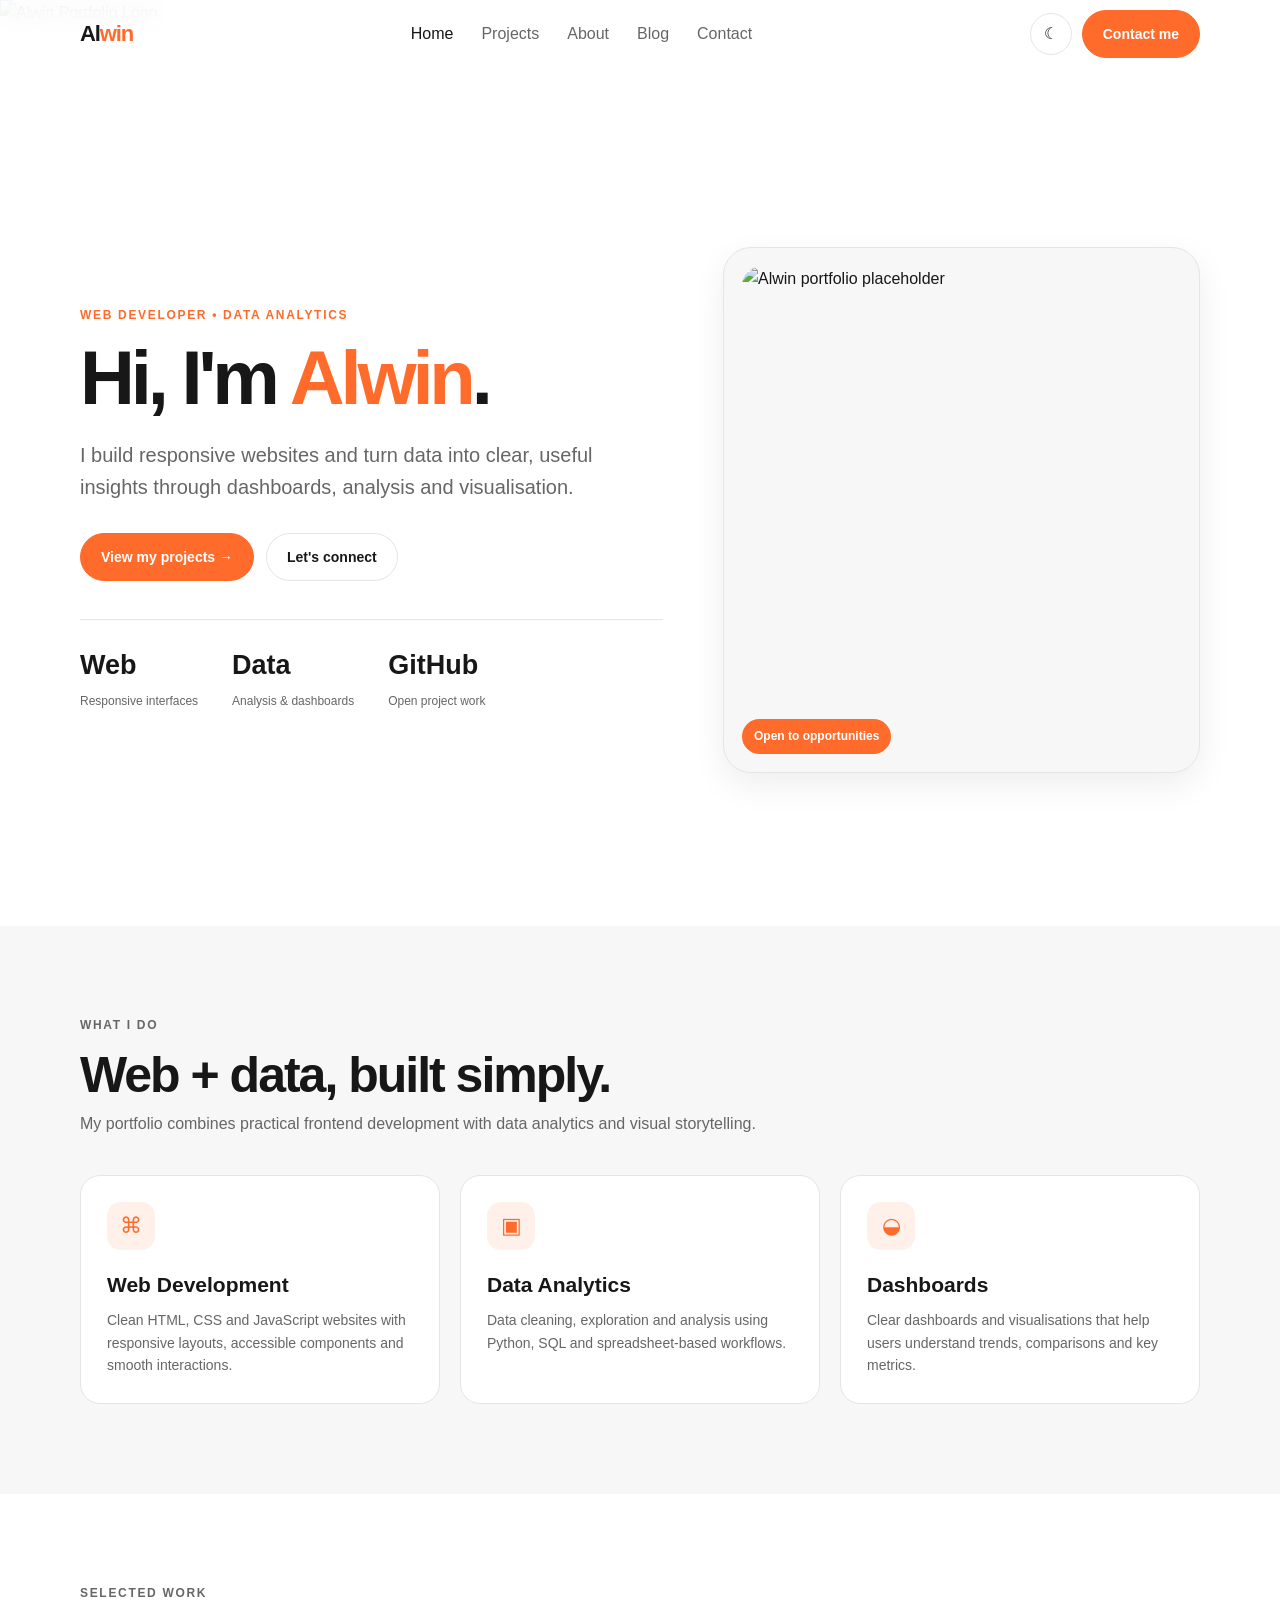
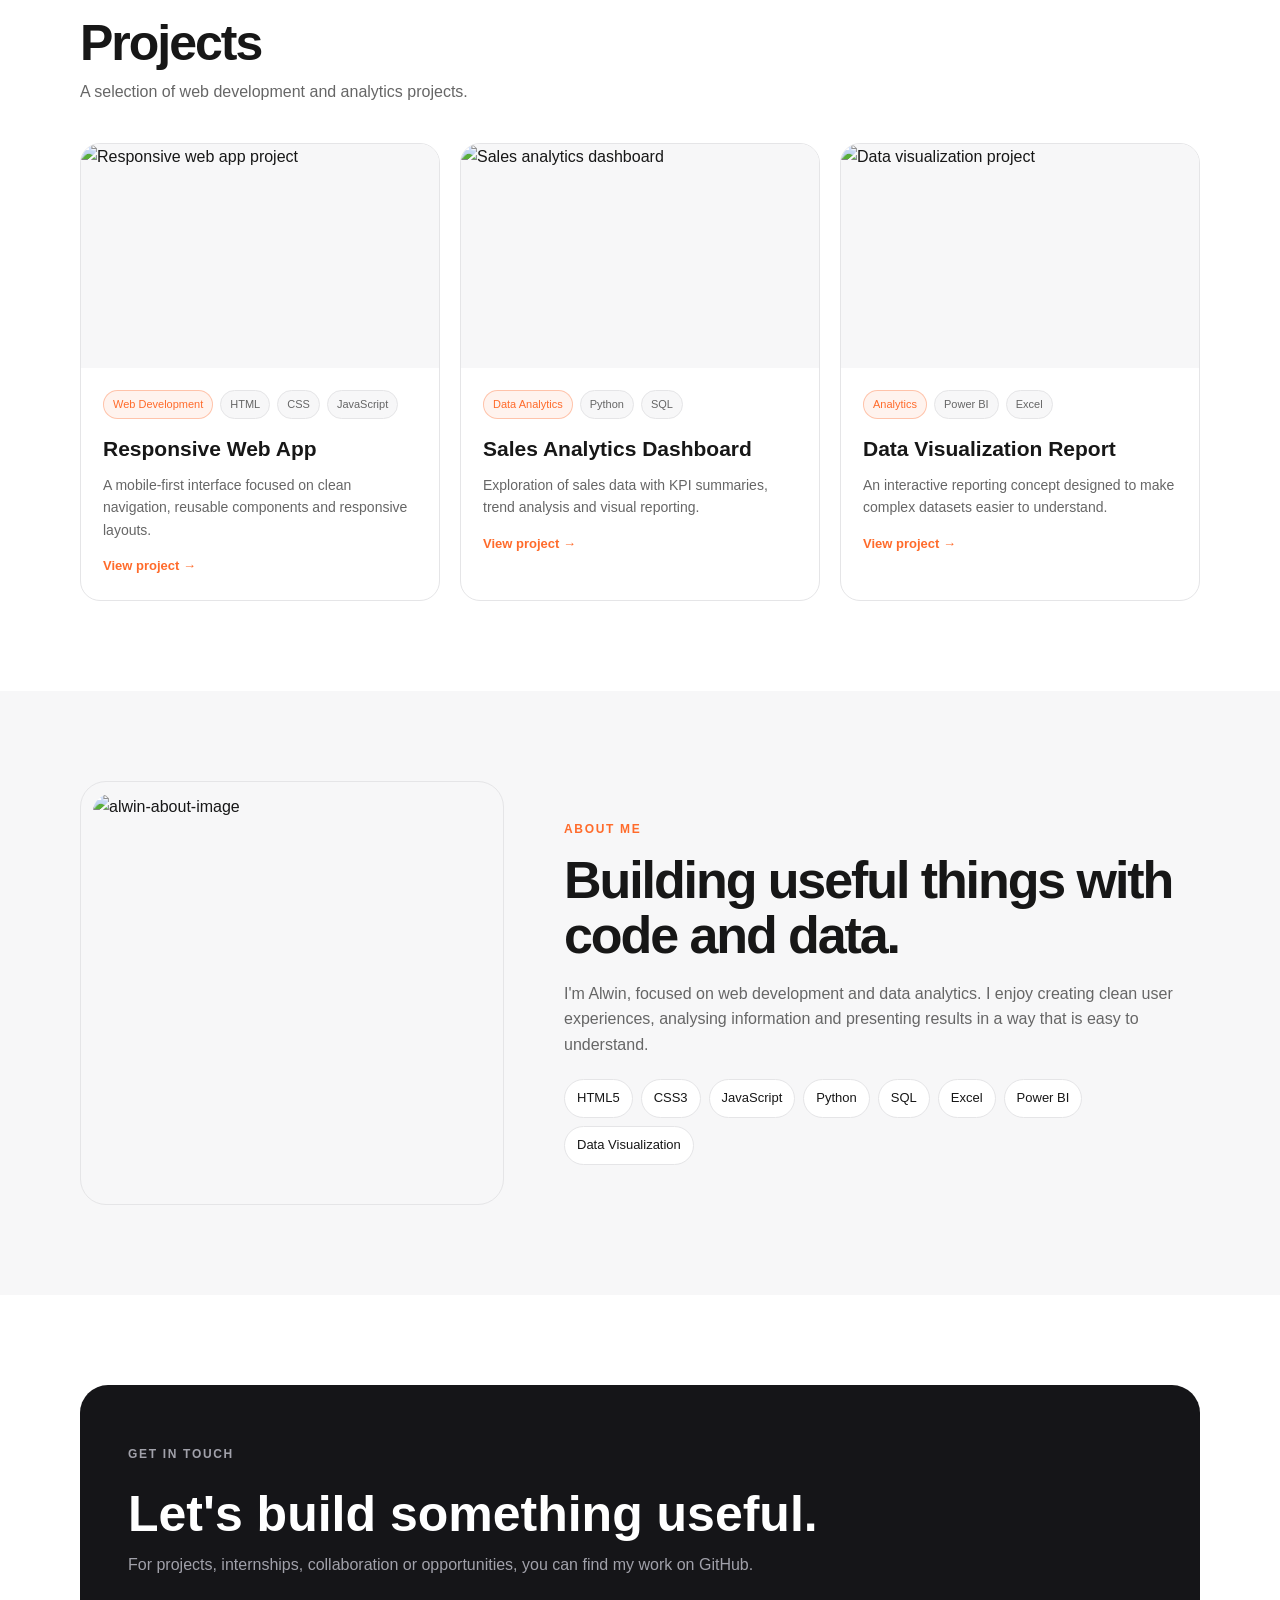
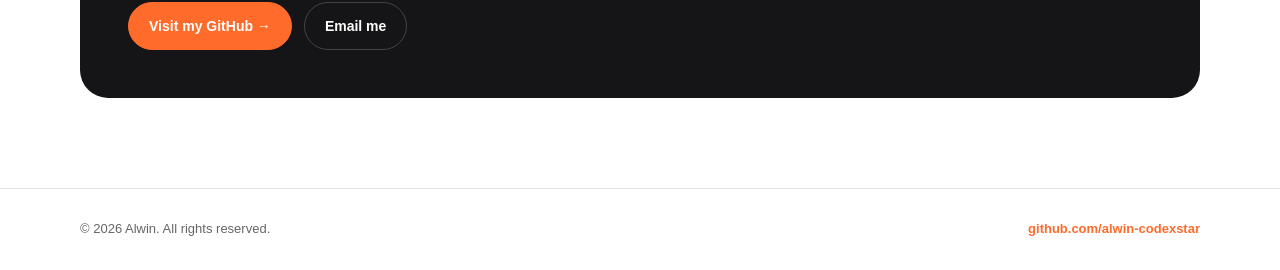
==== commit 400e26ae: "Add portfolio logo image to index.html Added an image tag for the portfolio logo." ====
--- a/index.html
+++ b/index.html
@@ -4,6 +4,7 @@
 <head>
     <meta charset="utf-8">
     <meta name="viewport" content="width=device-width,initial-scale=1">
+    <img src="images/https://github.com/alwin-codexstar/portfolio-of-alwin/blob/main/Alwin-Codexstar.jpg" alt="Alwin Portfolio Logo">
     <meta name="description" content="Alwin — Web Developer and Data Analyst portfolio">
     <title>Alwin — Web Developer & Data Analyst</title>
     <link rel="stylesheet" href="style.css">
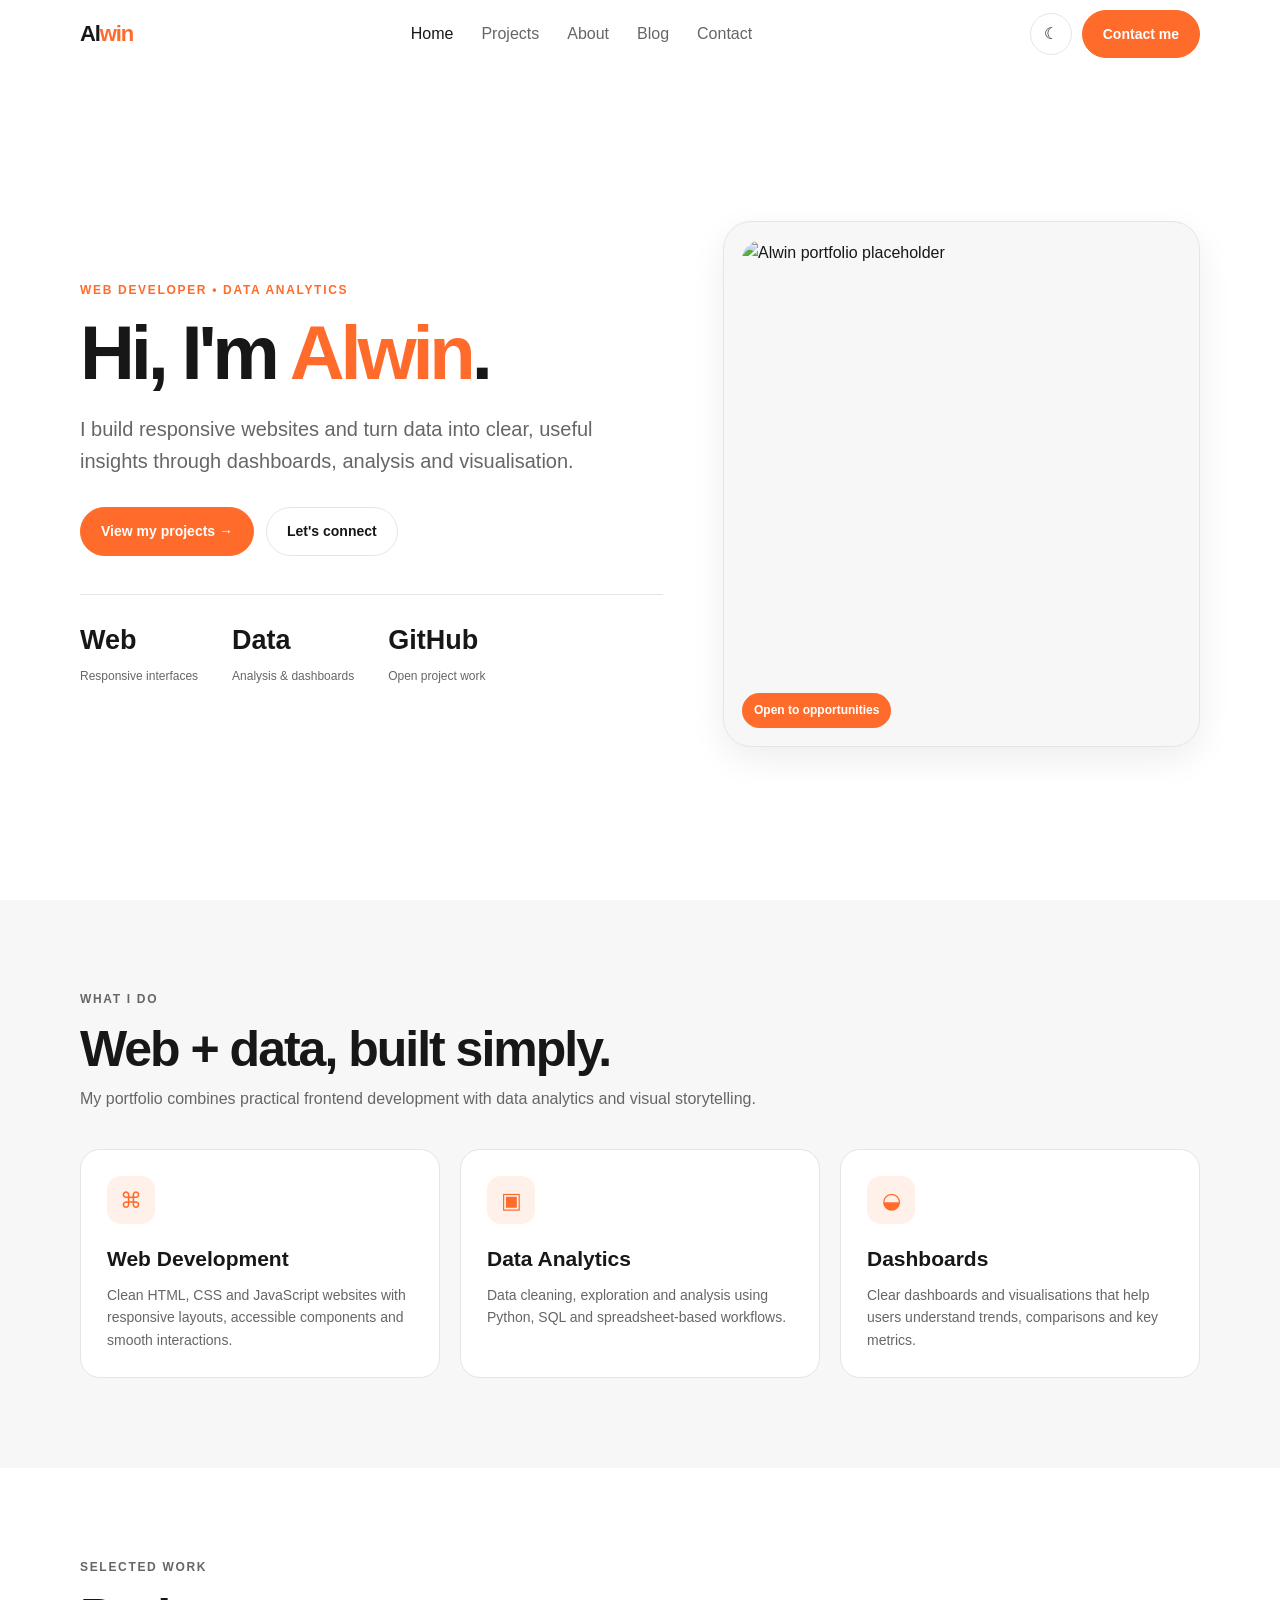
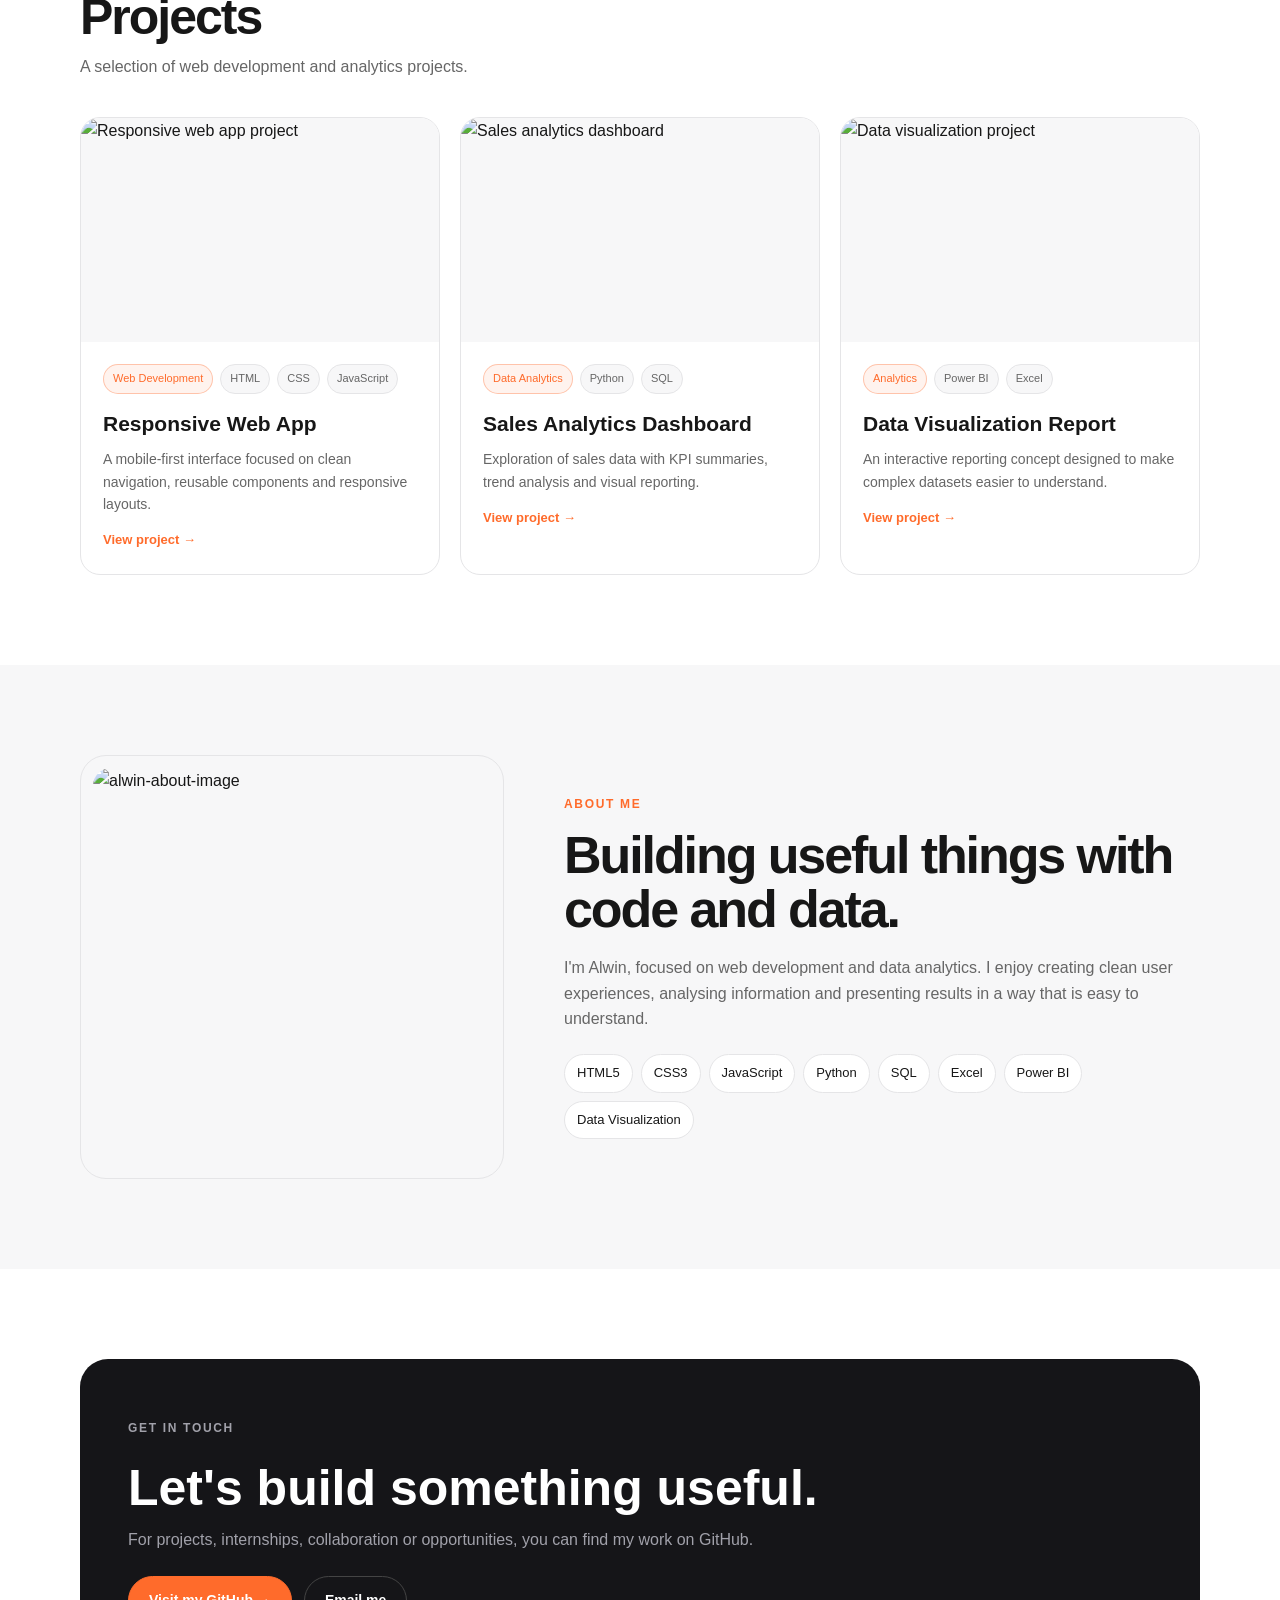
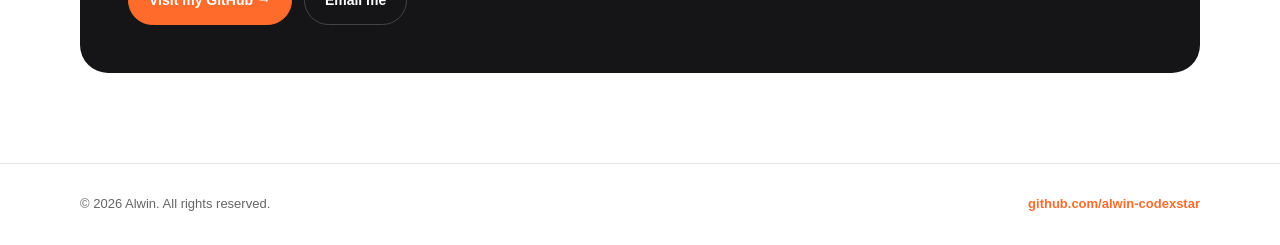
==== commit 8595f626: "Update favicon link in index.html Replaced logo image with favicon link in head section." ====
--- a/index.html
+++ b/index.html
@@ -4,7 +4,7 @@
 <head>
     <meta charset="utf-8">
     <meta name="viewport" content="width=device-width,initial-scale=1">
-    <img src="images/https://github.com/alwin-codexstar/portfolio-of-alwin/blob/main/Alwin-Codexstar.jpg" alt="Alwin Portfolio Logo">
+    <link rel="icon" type="image/png" href="https://raw.githubusercontent.com/alwin-codexstar/portfolio-of-alwin/refs/heads/main/Alwin-Codexstar.png">
     <meta name="description" content="Alwin — Web Developer and Data Analyst portfolio">
     <title>Alwin — Web Developer & Data Analyst</title>
     <link rel="stylesheet" href="style.css">
